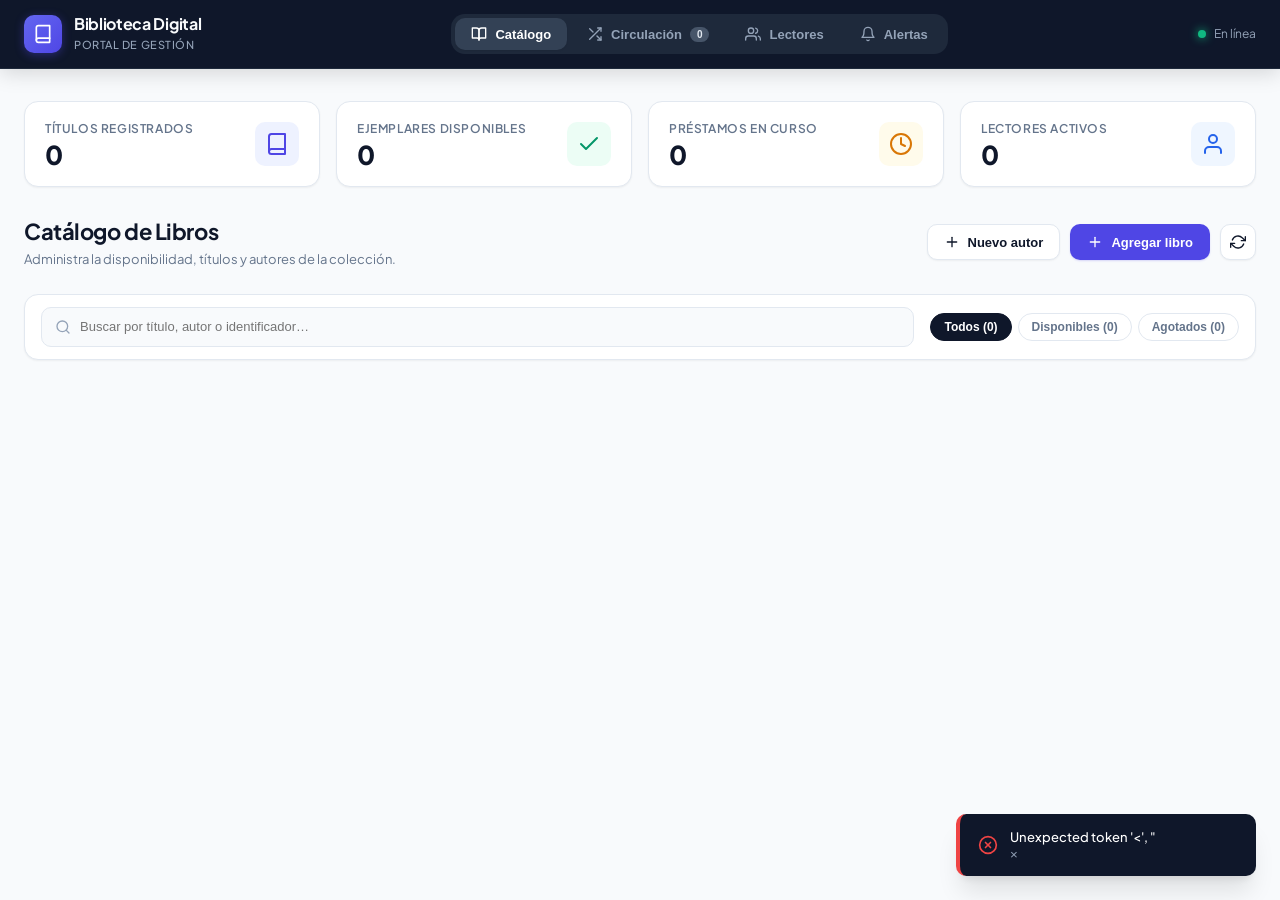
==== prestamos/templates/index.html @ 23910ef3 "F1: infraestructura Docker (compose base/override/prod, healthchecks, entrypoint no-root, gateway in" ====
<!doctype html>
<html lang="es">
<head>
  <meta charset="utf-8">
  <meta name="viewport" content="width=device-width, initial-scale=1">
  <meta name="theme-color" content="#0f172a">
  <title>Sistema de Gestión Bibliotecaria</title>
  <link rel="preconnect" href="https://fonts.googleapis.com">
  <link rel="preconnect" href="https://fonts.gstatic.com" crossorigin>
  <link href="https://fonts.googleapis.com/css2?family=Plus+Jakarta+Sans:wght@400;500;600;700;800&display=swap" rel="stylesheet">
  <style>
    :root {
      --bg-app: #f8fafc;
      --bg-surface: #ffffff;
      --bg-surface-elevated: #ffffff;
      --border: #e2e8f0;
      --border-subtle: #f1f5f9;
      --border-hover: #cbd5e1;
      
      --text-main: #0f172a;
      --text-muted: #64748b;
      --text-subtle: #94a3b8;
      
      --primary: #4f46e5;
      --primary-hover: #4338ca;
      --primary-subtle: #eef2ff;
      --primary-border: #c7d2fe;
      
      --success: #10b981;
      --success-subtle: #ecfdf5;
      --success-text: #065f46;
      
      --danger: #ef4444;
      --danger-hover: #dc2626;
      --danger-subtle: #fef2f2;
      --danger-text: #991b1b;
      
      --warning: #f59e0b;
      --warning-subtle: #fffbeb;
      --warning-text: #92400e;

      --shadow-sm: 0 1px 2px 0 rgb(0 0 0 / 0.05);
      --shadow-md: 0 4px 6px -1px rgb(0 0 0 / 0.07), 0 2px 4px -2px rgb(0 0 0 / 0.07);
      --shadow-lg: 0 10px 15px -3px rgb(0 0 0 / 0.08), 0 4px 6px -4px rgb(0 0 0 / 0.04);
      --shadow-xl: 0 20px 25px -5px rgb(0 0 0 / 0.1), 0 8px 10px -6px rgb(0 0 0 / 0.1);
      
      --radius-sm: 6px;
      --radius-md: 10px;
      --radius-lg: 14px;
      --radius-full: 9999px;
    }

    * { box-sizing: border-box; margin: 0; padding: 0; }
    [hidden] { display: none !important; }

    body {
      background-color: var(--bg-app);
      color: var(--text-main);
      font-family: 'Plus Jakarta Sans', system-ui, -apple-system, sans-serif;
      font-size: 14px;
      line-height: 1.5;
      min-height: 100vh;
      display: flex;
      flex-direction: column;
      -webkit-font-smoothing: antialiased;
    }

    /* SVG Utilities */
    .icon {
      width: 16px;
      height: 16px;
      stroke-width: 2;
      stroke: currentColor;
      fill: none;
      stroke-linecap: round;
      stroke-linejoin: round;
      display: inline-block;
      vertical-align: middle;
      flex-shrink: 0;
    }
    .icon-lg { width: 20px; height: 20px; }
    .icon-xl { width: 24px; height: 24px; }

    /* Top Navigation Header */
    .navbar {
      background: #0f172a;
      color: #f8fafc;
      position: sticky;
      top: 0;
      z-index: 50;
      border-bottom: 1px solid #1e293b;
      box-shadow: 0 4px 20px rgba(0,0,0,0.15);
    }
    .nav-container {
      max-width: 1280px;
      margin: 0 auto;
      padding: 0 24px;
      height: 68px;
      display: flex;
      align-items: center;
      justify-content: space-between;
      gap: 20px;
    }
    .brand {
      display: flex;
      align-items: center;
      gap: 12px;
      text-decoration: none;
      color: inherit;
    }
    .brand-logo {
      width: 38px;
      height: 38px;
      border-radius: var(--radius-md);
      background: linear-gradient(135deg, #6366f1, #4f46e5);
      display: flex;
      align-items: center;
      justify-content: center;
      color: white;
      box-shadow: 0 2px 10px rgba(79, 70, 229, 0.4);
    }
    .brand-info h1 {
      font-size: 16px;
      font-weight: 700;
      letter-spacing: -0.02em;
      line-height: 1.2;
    }
    .brand-info span {
      font-size: 11px;
      color: #94a3b8;
      font-weight: 500;
      text-transform: uppercase;
      letter-spacing: 0.05em;
    }

    .nav-tabs {
      display: flex;
      align-items: center;
      gap: 4px;
      background: #1e293b;
      padding: 4px;
      border-radius: var(--radius-lg);
    }
    .nav-tab {
      background: transparent;
      border: 0;
      color: #94a3b8;
      padding: 8px 16px;
      font-size: 13px;
      font-weight: 600;
      border-radius: var(--radius-md);
      cursor: pointer;
      display: flex;
      align-items: center;
      gap: 8px;
      transition: all 0.15s ease;
    }
    .nav-tab:hover {
      color: #ffffff;
      background: rgba(255, 255, 255, 0.05);
    }
    .nav-tab.active {
      background: #334155;
      color: #ffffff;
      box-shadow: var(--shadow-sm);
    }
    .nav-badge {
      background: #475569;
      color: #e2e8f0;
      padding: 2px 7px;
      border-radius: var(--radius-full);
      font-size: 10px;
      font-weight: 700;
    }
    .nav-tab.active .nav-badge {
      background: var(--primary);
      color: white;
    }

    .system-status {
      display: flex;
      align-items: center;
      gap: 8px;
      font-size: 12px;
      color: #94a3b8;
    }
    .status-dot {
      width: 8px;
      height: 8px;
      border-radius: 50%;
      background: #10b981;
      box-shadow: 0 0 10px #10b981;
      animation: pulse 2s infinite;
    }
    @keyframes pulse {
      0%, 100% { opacity: 1; transform: scale(1); }
      50% { opacity: 0.6; transform: scale(0.9); }
    }

    /* Main Container */
    .main-content {
      max-width: 1280px;
      width: 100%;
      margin: 0 auto;
      padding: 32px 24px 64px;
      flex: 1;
    }

    /* Stats Overview Cards */
    .stats-row {
      display: grid;
      grid-template-columns: repeat(4, 1fr);
      gap: 16px;
      margin-bottom: 28px;
    }
    .stat-card {
      background: var(--bg-surface);
      border: 1px solid var(--border);
      border-radius: var(--radius-lg);
      padding: 18px 20px;
      display: flex;
      align-items: center;
      justify-content: space-between;
      box-shadow: var(--shadow-sm);
      transition: transform 0.2s ease, box-shadow 0.2s ease;
    }
    .stat-card:hover {
      transform: translateY(-2px);
      box-shadow: var(--shadow-md);
    }
    .stat-label {
      font-size: 12px;
      font-weight: 600;
      color: var(--text-muted);
      text-transform: uppercase;
      letter-spacing: 0.05em;
      margin-bottom: 4px;
    }
    .stat-val {
      font-size: 26px;
      font-weight: 800;
      color: var(--text-main);
      letter-spacing: -0.03em;
      line-height: 1;
    }
    .stat-icon-wrap {
      width: 44px;
      height: 44px;
      border-radius: var(--radius-md);
      display: flex;
      align-items: center;
      justify-content: center;
    }
    .stat-icon-blue { background: #eff6ff; color: #2563eb; }
    .stat-icon-indigo { background: #eef2ff; color: #4f46e5; }
    .stat-icon-emerald { background: #ecfdf5; color: #059669; }
    .stat-icon-amber { background: #fffbeb; color: #d97706; }

    /* Page Header */
    .section-header {
      display: flex;
      align-items: center;
      justify-content: space-between;
      gap: 20px;
      margin-bottom: 24px;
      flex-wrap: wrap;
    }
    .section-title-wrap h2 {
      font-size: 22px;
      font-weight: 700;
      color: var(--text-main);
      letter-spacing: -0.02em;
    }
    .section-title-wrap p {
      font-size: 13px;
      color: var(--text-muted);
      margin-top: 2px;
    }
    .header-actions {
      display: flex;
      align-items: center;
      gap: 10px;
    }

    /* Buttons */
    .btn {
      display: inline-flex;
      align-items: center;
      justify-content: center;
      gap: 8px;
      padding: 9px 16px;
      font-size: 13px;
      font-weight: 600;
      border-radius: var(--radius-md);
      border: 1px solid transparent;
      cursor: pointer;
      transition: all 0.15s ease;
      white-space: nowrap;
      text-decoration: none;
    }
    .btn:active { transform: scale(0.98); }
    .btn:disabled {
      opacity: 0.55;
      cursor: not-allowed;
      transform: none;
    }
    .btn-primary {
      background: var(--primary);
      color: white;
      box-shadow: 0 1px 2px rgba(79, 70, 229, 0.2);
    }
    .btn-primary:hover:not(:disabled) {
      background: var(--primary-hover);
      box-shadow: 0 2px 8px rgba(79, 70, 229, 0.35);
    }
    .btn-secondary {
      background: var(--bg-surface);
      color: var(--text-main);
      border-color: var(--border);
      box-shadow: var(--shadow-sm);
    }
    .btn-secondary:hover:not(:disabled) {
      background: var(--bg-app);
      border-color: var(--border-hover);
    }
    .btn-danger {
      background: var(--danger);
      color: white;
    }
    .btn-danger:hover:not(:disabled) {
      background: var(--danger-hover);
    }
    .btn-ghost {
      background: transparent;
      color: var(--text-muted);
    }
    .btn-ghost:hover:not(:disabled) {
      background: rgba(0,0,0,0.04);
      color: var(--text-main);
    }
    .btn-ghost-danger {
      background: transparent;
      color: var(--text-muted);
    }
    .btn-ghost-danger:hover:not(:disabled) {
      background: var(--danger-subtle);
      color: var(--danger);
    }
    .btn-sm {
      padding: 6px 11px;
      font-size: 12px;
      border-radius: var(--radius-sm);
    }
    .btn-icon {
      width: 36px;
      height: 36px;
      padding: 0;
      border-radius: var(--radius-md);
    }

    /* Filters & Search Toolbar */
    .toolbar-card {
      background: var(--bg-surface);
      border: 1px solid var(--border);
      border-radius: var(--radius-lg);
      padding: 12px 16px;
      display: flex;
      align-items: center;
      justify-content: space-between;
      gap: 16px;
      margin-bottom: 24px;
      box-shadow: var(--shadow-sm);
      flex-wrap: wrap;
    }
    .search-box {
      position: relative;
      flex: 1;
      min-width: 260px;
    }
    .search-box svg {
      position: absolute;
      left: 14px;
      top: 50%;
      transform: translateY(-50%);
      color: var(--text-subtle);
      pointer-events: none;
    }
    .search-input {
      width: 100%;
      height: 40px;
      padding: 8px 14px 8px 38px;
      font-size: 13px;
      border: 1px solid var(--border);
      border-radius: var(--radius-md);
      background: var(--bg-app);
      color: var(--text-main);
      outline: none;
      transition: all 0.15s ease;
    }
    .search-input:focus {
      border-color: var(--primary);
      background: var(--bg-surface);
      box-shadow: 0 0 0 3px rgba(79, 70, 229, 0.12);
    }
    .filter-pills {
      display: flex;
      align-items: center;
      gap: 6px;
    }
    .filter-pill {
      border: 1px solid var(--border);
      background: var(--bg-surface);
      padding: 6px 13px;
      font-size: 12px;
      font-weight: 600;
      border-radius: var(--radius-full);
      color: var(--text-muted);
      cursor: pointer;
      transition: all 0.15s ease;
    }
    .filter-pill:hover {
      border-color: var(--border-hover);
      color: var(--text-main);
    }
    .filter-pill.active {
      background: #0f172a;
      color: white;
      border-color: #0f172a;
    }

    /* Books Grid */
    .books-grid {
      display: grid;
      grid-template-columns: repeat(auto-fill, minmax(280px, 1fr));
      gap: 20px;
    }
    .book-item-card {
      background: var(--bg-surface);
      border: 1px solid var(--border);
      border-radius: var(--radius-lg);
      overflow: hidden;
      display: flex;
      flex-direction: column;
      box-shadow: var(--shadow-sm);
      transition: all 0.2s cubic-bezier(0.16, 1, 0.3, 1);
      position: relative;
    }
    .book-item-card:hover {
      transform: translateY(-3px);
      box-shadow: var(--shadow-lg);
      border-color: #cbd5e1;
    }
    .book-cover-header {
      height: 120px;
      padding: 16px;
      display: flex;
      flex-direction: column;
      justify-content: space-between;
      position: relative;
      color: white;
    }
    .book-cover-meta {
      display: flex;
      align-items: center;
      justify-content: space-between;
      position: relative;
      z-index: 2;
    }
    .book-id-badge {
      background: rgba(0, 0, 0, 0.35);
      backdrop-filter: blur(4px);
      padding: 3px 8px;
      border-radius: var(--radius-sm);
      font-size: 11px;
      font-weight: 700;
      letter-spacing: 0.05em;
    }
    .book-cover-title {
      font-size: 16px;
      font-weight: 700;
      line-height: 1.3;
      position: relative;
      z-index: 2;
      display: -webkit-box;
      -webkit-line-clamp: 2;
      -webkit-box-orient: vertical;
      overflow: hidden;
      text-shadow: 0 1px 3px rgba(0,0,0,0.4);
    }
    .book-body {
      padding: 16px;
      display: flex;
      flex-direction: column;
      flex: 1;
      gap: 12px;
    }
    .book-author-line {
      display: flex;
      align-items: center;
      gap: 6px;
      font-size: 13px;
      font-weight: 500;
      color: var(--text-muted);
    }
    .stock-container {
      background: var(--bg-app);
      border-radius: var(--radius-md);
      padding: 10px 12px;
      display: flex;
      flex-direction: column;
      gap: 6px;
    }
    .stock-info {
      display: flex;
      align-items: center;
      justify-content: space-between;
      font-size: 12px;
      font-weight: 600;
    }
    .stock-bar-track {
      height: 6px;
      background: #e2e8f0;
      border-radius: var(--radius-full);
      overflow: hidden;
    }
    .stock-bar-fill {
      height: 100%;
      border-radius: var(--radius-full);
      transition: width 0.3s ease;
    }
    .book-card-actions {
      display: flex;
      align-items: center;
      gap: 6px;
      margin-top: auto;
      padding-top: 8px;
    }
    .book-card-actions .btn-loan {
      flex: 1;
    }

    /* Badges */
    .badge {
      display: inline-flex;
      align-items: center;
      gap: 5px;
      padding: 3px 9px;
      border-radius: var(--radius-full);
      font-size: 11px;
      font-weight: 700;
      white-space: nowrap;
    }
    .badge-success { background: var(--success-subtle); color: var(--success-text); }
    .badge-danger { background: var(--danger-subtle); color: var(--danger-text); }
    .badge-warning { background: var(--warning-subtle); color: var(--warning-text); }
    .badge-neutral { background: #f1f5f9; color: #475569; }

    /* Layout Columns (Panels) */
    .dual-panel {
      display: grid;
      grid-template-columns: 360px 1fr;
      gap: 24px;
      align-items: start;
    }
    @media (max-width: 960px) {
      .dual-panel { grid-template-columns: 1fr; }
      .stats-row { grid-template-columns: repeat(2, 1fr); }
    }
    @media (max-width: 600px) {
      .stats-row { grid-template-columns: 1fr; }
      .nav-container { height: auto; padding: 12px 16px; flex-wrap: wrap; }
      .nav-tabs { width: 100%; order: 3; justify-content: space-between; }
    }

    .panel-card {
      background: var(--bg-surface);
      border: 1px solid var(--border);
      border-radius: var(--radius-lg);
      box-shadow: var(--shadow-sm);
      overflow: hidden;
    }
    .panel-card-header {
      padding: 16px 20px;
      border-bottom: 1px solid var(--border);
      display: flex;
      align-items: center;
      justify-content: space-between;
      gap: 12px;
    }
    .panel-card-header h3 {
      font-size: 15px;
      font-weight: 700;
      color: var(--text-main);
    }
    .panel-card-header p {
      font-size: 12px;
      color: var(--text-muted);
    }
    .panel-card-body {
      padding: 20px;
    }

    /* Forms */
    .form-group {
      display: flex;
      flex-direction: column;
      gap: 6px;
      margin-bottom: 16px;
    }
    .form-label {
      font-size: 12px;
      font-weight: 600;
      color: var(--text-main);
      display: flex;
      align-items: center;
      justify-content: space-between;
    }
    .form-control {
      width: 100%;
      height: 42px;
      padding: 8px 12px;
      font-size: 13px;
      border: 1px solid var(--border);
      border-radius: var(--radius-md);
      background: var(--bg-surface);
      color: var(--text-main);
      outline: none;
      transition: all 0.15s ease;
      font-family: inherit;
    }
    .form-control:focus {
      border-color: var(--primary);
      box-shadow: 0 0 0 3px rgba(79, 70, 229, 0.12);
    }
    .form-help {
      font-size: 11px;
      color: var(--text-muted);
    }

    /* Modern Tables */
    .table-container {
      overflow-x: auto;
    }
    .modern-table {
      width: 100%;
      border-collapse: collapse;
      text-align: left;
      font-size: 13px;
    }
    .modern-table th {
      background: #f8fafc;
      color: var(--text-muted);
      font-weight: 600;
      font-size: 11px;
      text-transform: uppercase;
      letter-spacing: 0.05em;
      padding: 12px 16px;
      border-bottom: 1px solid var(--border);
      white-space: nowrap;
    }
    .modern-table td {
      padding: 14px 16px;
      border-bottom: 1px solid #f1f5f9;
      color: var(--text-main);
      vertical-align: middle;
    }
    .modern-table tr:hover td {
      background: #f8fafc;
    }
    .modern-table tr:last-child td {
      border-bottom: none;
    }
    .user-avatar-tag {
      display: flex;
      align-items: center;
      gap: 10px;
    }
    .avatar-circle {
      width: 32px;
      height: 32px;
      border-radius: 50%;
      background: #e0e7ff;
      color: #3730a3;
      font-weight: 700;
      font-size: 12px;
      display: flex;
      align-items: center;
      justify-content: center;
      text-transform: uppercase;
      flex-shrink: 0;
    }

    /* Notification Feed */
    .notif-feed {
      display: flex;
      flex-direction: column;
      gap: 12px;
    }
    .notif-card {
      background: var(--bg-surface);
      border: 1px solid var(--border);
      border-radius: var(--radius-md);
      padding: 16px;
      display: flex;
      gap: 14px;
      align-items: flex-start;
      box-shadow: var(--shadow-sm);
    }
    .notif-icon-circle {
      width: 36px;
      height: 36px;
      border-radius: 50%;
      display: flex;
      align-items: center;
      justify-content: center;
      flex-shrink: 0;
    }
    .notif-body {
      flex: 1;
    }
    .notif-title {
      font-size: 13px;
      font-weight: 600;
      color: var(--text-main);
      margin-bottom: 3px;
    }
    .notif-desc {
      font-size: 13px;
      color: var(--text-muted);
      line-height: 1.4;
    }
    .notif-footer {
      font-size: 11px;
      color: var(--text-subtle);
      margin-top: 6px;
      display: flex;
      align-items: center;
      gap: 8px;
    }

    /* Floating Toast Notification */
    .toast-container {
      position: fixed;
      bottom: 24px;
      right: 24px;
      z-index: 9999;
      display: flex;
      flex-direction: column;
      gap: 10px;
      pointer-events: none;
    }
    .toast {
      pointer-events: auto;
      background: #0f172a;
      color: white;
      border-radius: var(--radius-md);
      padding: 14px 18px;
      box-shadow: var(--shadow-xl);
      display: flex;
      align-items: center;
      gap: 12px;
      min-width: 300px;
      max-width: 420px;
      opacity: 0;
      transform: translateY(16px);
      transition: all 0.25s cubic-bezier(0.16, 1, 0.3, 1);
      border-left: 4px solid var(--primary);
    }
    .toast.show {
      opacity: 1;
      transform: translateY(0);
    }
    .toast.success { border-left-color: var(--success); }
    .toast.error { border-left-color: var(--danger); }
    .toast.warn { border-left-color: var(--warning); }
    .toast-msg {
      flex: 1;
      font-size: 13px;
      font-weight: 500;
    }
    .toast-close {
      background: transparent;
      border: 0;
      color: #94a3b8;
      cursor: pointer;
      display: flex;
      align-items: center;
    }
    .toast-close:hover { color: white; }

    /* Modals */
    .modal-dialog {
      width: min(480px, calc(100% - 32px));
      border: 1px solid var(--border);
      border-radius: var(--radius-lg);
      padding: 0;
      background: var(--bg-surface);
      color: var(--text-main);
      box-shadow: var(--shadow-xl);
      margin: auto;
    }
    .modal-dialog::backdrop {
      background: rgba(15, 23, 42, 0.6);
      backdrop-filter: blur(4px);
    }
    .modal-header {
      padding: 20px 24px 16px;
      border-bottom: 1px solid var(--border);
      display: flex;
      align-items: center;
      justify-content: space-between;
    }
    .modal-header h3 {
      font-size: 17px;
      font-weight: 700;
    }
    .modal-body {
      padding: 24px;
    }
    .modal-footer {
      padding: 16px 24px;
      background: #f8fafc;
      border-top: 1px solid var(--border);
      display: flex;
      align-items: center;
      justify-content: flex-end;
      gap: 10px;
      border-bottom-left-radius: var(--radius-lg);
      border-bottom-right-radius: var(--radius-lg);
    }

    /* Empty state */
    .empty-box {
      padding: 48px 24px;
      text-align: center;
      color: var(--text-muted);
      display: flex;
      flex-direction: column;
      align-items: center;
      gap: 12px;
    }
    .empty-icon-circle {
      width: 52px;
      height: 52px;
      border-radius: 50%;
      background: #f1f5f9;
      color: var(--text-subtle);
      display: flex;
      align-items: center;
      justify-content: center;
    }
    .empty-title {
      font-size: 15px;
      font-weight: 700;
      color: var(--text-main);
    }
    .empty-subtitle {
      font-size: 13px;
      max-width: 320px;
    }
  </style>
</head>
<body>

  <!-- Top Navigation Bar -->
  <header class="navbar">
    <div class="nav-container">
      <a class="brand" href="#libros" data-view-link="libros">
        <div class="brand-logo">
          <svg class="icon icon-lg" viewBox="0 0 24 24"><path d="M4 19.5A2.5 2.5 0 0 1 6.5 17H20"></path><path d="M6.5 2H20v20H6.5A2.5 2.5 0 0 1 4 19.5v-15A2.5 2.5 0 0 1 6.5 2z"></path></svg>
        </div>
        <div class="brand-info">
          <h1>Biblioteca Digital</h1>
          <span>Portal de Gestión</span>
        </div>
      </a>

      <!-- Navigation tabs -->
      <nav class="nav-tabs" aria-label="Secciones">
        <button class="nav-tab active" type="button" data-view-link="libros" id="tab-libros">
          <svg class="icon" viewBox="0 0 24 24"><path d="M2 3h6a4 4 0 0 1 4 4v14a3 3 0 0 0-3-3H2z"></path><path d="M22 3h-6a4 4 0 0 0-4 4v14a3 3 0 0 1 3-3h7z"></path></svg>
          <span>Catálogo</span>
        </button>
        <button class="nav-tab" type="button" data-view-link="prestamos" id="tab-prestamos">
          <svg class="icon" viewBox="0 0 24 24"><path d="M16 3h5v5"></path><path d="M4 20L21 3"></path><path d="M21 16v5h-5"></path><path d="M15 15l6 6"></path><path d="M4 4l5 5"></path></svg>
          <span>Circulación</span>
          <span class="nav-badge" id="nav-active-loans-count">0</span>
        </button>
        <button class="nav-tab" type="button" data-view-link="usuarios" id="tab-usuarios">
          <svg class="icon" viewBox="0 0 24 24"><path d="M17 21v-2a4 4 0 0 0-4-4H5a4 4 0 0 0-4 4v2"></path><circle cx="9" cy="7" r="4"></circle><path d="M23 21v-2a4 4 0 0 0-3-3.87"></path><path d="M16 3.13a4 4 0 0 1 0 7.75"></path></svg>
          <span>Lectores</span>
        </button>
        <button class="nav-tab" type="button" data-view-link="notificaciones" id="tab-notificaciones">
          <svg class="icon" viewBox="0 0 24 24"><path d="M18 8A6 6 0 0 0 6 8c0 7-3 9-3 9h18s-3-2-3-9"></path><path d="M13.73 21a2 2 0 0 1-3.46 0"></path></svg>
          <span>Alertas</span>
        </button>
      </nav>

      <div class="system-status">
        <span class="status-dot"></span>
        <span>En línea</span>
      </div>
    </div>
  </header>

  <!-- Main App Content -->
  <main class="main-content">

    <!-- KPI Metric Cards -->
    <div class="stats-row">
      <div class="stat-card">
        <div>
          <div class="stat-label">Títulos Registrados</div>
          <div class="stat-val" id="stat-total-books">0</div>
        </div>
        <div class="stat-icon-wrap stat-icon-indigo">
          <svg class="icon icon-xl" viewBox="0 0 24 24"><path d="M4 19.5A2.5 2.5 0 0 1 6.5 17H20"></path><path d="M6.5 2H20v20H6.5A2.5 2.5 0 0 1 4 19.5v-15A2.5 2.5 0 0 1 6.5 2z"></path></svg>
        </div>
      </div>
      <div class="stat-card">
        <div>
          <div class="stat-label">Ejemplares Disponibles</div>
          <div class="stat-val" id="stat-avail-copies">0</div>
        </div>
        <div class="stat-icon-wrap stat-icon-emerald">
          <svg class="icon icon-xl" viewBox="0 0 24 24"><polyline points="20 6 9 17 4 12"></polyline></svg>
        </div>
      </div>
      <div class="stat-card">
        <div>
          <div class="stat-label">Préstamos en Curso</div>
          <div class="stat-val" id="stat-active-loans">0</div>
        </div>
        <div class="stat-icon-wrap stat-icon-amber">
          <svg class="icon icon-xl" viewBox="0 0 24 24"><circle cx="12" cy="12" r="10"></circle><polyline points="12 6 12 12 16 14"></polyline></svg>
        </div>
      </div>
      <div class="stat-card">
        <div>
          <div class="stat-label">Lectores Activos</div>
          <div class="stat-val" id="stat-total-users">0</div>
        </div>
        <div class="stat-icon-wrap stat-icon-blue">
          <svg class="icon icon-xl" viewBox="0 0 24 24"><path d="M20 21v-2a4 4 0 0 0-4-4H8a4 4 0 0 0-4 4v2"></path><circle cx="12" cy="7" r="4"></circle></svg>
        </div>
      </div>
    </div>

    <!-- VISTA 1: CATÁLOGO DE LIBROS -->
    <section class="view" id="view-libros">
      <div class="section-header">
        <div class="section-title-wrap">
          <h2>Catálogo de Libros</h2>
          <p>Administra la disponibilidad, títulos y autores de la colección.</p>
        </div>
        <div class="header-actions">
          <button id="btn-add-author" class="btn btn-secondary" type="button">
            <svg class="icon" viewBox="0 0 24 24"><line x1="12" y1="5" x2="12" y2="19"></line><line x1="5" y1="12" x2="19" y2="12"></line></svg>
            Nuevo autor
          </button>
          <button id="btn-add-book" class="btn btn-primary" type="button">
            <svg class="icon" viewBox="0 0 24 24"><line x1="12" y1="5" x2="12" y2="19"></line><line x1="5" y1="12" x2="19" y2="12"></line></svg>
            Agregar libro
          </button>
          <button class="btn btn-secondary btn-icon" type="button" data-refresh title="Actualizar datos">
            <svg class="icon" viewBox="0 0 24 24"><polyline points="23 4 23 10 17 10"></polyline><polyline points="1 20 1 14 7 14"></polyline><path d="M3.51 9a9 9 0 0 1 14.85-3.36L23 10M1 14l4.64 4.36A9 9 0 0 0 20.49 15"></path></svg>
          </button>
        </div>
      </div>

      <!-- Toolbar de búsqueda y filtros -->
      <div class="toolbar-card">
        <div class="search-box">
          <svg class="icon" viewBox="0 0 24 24"><circle cx="11" cy="11" r="8"></circle><line x1="21" y1="21" x2="16.65" y2="16.65"></line></svg>
          <input id="book-search" class="search-input" type="search" placeholder="Buscar por título, autor o identificador…">
        </div>
        <div class="filter-pills">
          <button class="filter-pill active" data-filter="all">Todos (<span id="count-filter-all">0</span>)</button>
          <button class="filter-pill" data-filter="available">Disponibles (<span id="count-filter-avail">0</span>)</button>
          <button class="filter-pill" data-filter="out">Agotados (<span id="count-filter-out">0</span>)</button>
        </div>
      </div>

      <!-- Cuadrícula de libros -->
      <div id="books-grid" class="books-grid"></div>
    </section>

    <!-- VISTA 2: CIRCULACIÓN (PRÉSTAMOS Y DEVOLUCIONES) -->
    <section class="view" id="view-prestamos" hidden>
      <div class="section-header">
        <div class="section-title-wrap">
          <h2>Circulación y Devoluciones</h2>
          <p>Registra salidas de ejemplares y gestiona retornos con cálculo de moras.</p>
        </div>
        <div class="header-actions">
          <button class="btn btn-secondary btn-icon" type="button" data-refresh title="Actualizar datos">
            <svg class="icon" viewBox="0 0 24 24"><polyline points="23 4 23 10 17 10"></polyline><polyline points="1 20 1 14 7 14"></polyline><path d="M3.51 9a9 9 0 0 1 14.85-3.36L23 10M1 14l4.64 4.36A9 9 0 0 0 20.49 15"></path></svg>
          </button>
        </div>
      </div>

      <div class="dual-panel">
        <!-- Columna Izquierda: Formularios -->
        <div style="display: flex; flex-direction: column; gap: 20px;">

          <!-- Panel: Registrar Préstamo -->
          <div class="panel-card">
            <div class="panel-card-header">
              <div>
                <h3>Nuevo Préstamo</h3>
                <p>Salida de ejemplar para un lector</p>
              </div>
              <span class="badge badge-neutral">Paso 1</span>
            </div>
            <div class="panel-card-body">
              <form id="loan-form">
                <div class="form-group">
                  <div class="form-label">
                    <span>Seleccionar Lector</span>
                    <button type="button" id="btn-quick-new-user" class="btn btn-ghost btn-sm" style="color: var(--primary);">+ Registrar</button>
                  </div>
                  <select id="loan-user-select" class="form-control">
                    <option value="">Buscar en lectores registrados…</option>
                  </select>
                </div>
                <div class="form-group">
                  <label class="form-label" for="user-input">Nombre del Lector *</label>
                  <input id="user-input" class="form-control" name="usuario" maxlength="120" placeholder="Ej. Ana Morales" required>
                </div>
                <div class="form-group">
                  <label class="form-label" for="ci-input">Cédula de Identidad (CI) *</label>
                  <input id="ci-input" class="form-control" name="ci" type="text" inputmode="numeric" maxlength="8" pattern="[0-9]{1,8}" placeholder="Hasta 8 dígitos" required>
                  <span class="form-help">Solo dígitos numéricos sin letras ni símbolos.</span>
                </div>
                <div class="form-group">
                  <label class="form-label" for="book-select">Libro a Prestar *</label>
                  <select id="book-select" class="form-control" name="libro_id" required>
                    <option value="">Selecciona un título disponible…</option>
                  </select>
                </div>
                <button class="btn btn-primary" type="submit" style="width: 100%; margin-top: 6px;">
                  <svg class="icon" viewBox="0 0 24 24"><polyline points="20 6 9 17 4 12"></polyline></svg>
                  Confirmar Préstamo
                </button>
              </form>
            </div>
          </div>

          <!-- Panel: Registrar Devolución -->
          <div class="panel-card">
            <div class="panel-card-header">
              <div>
                <h3>Registrar Devolución</h3>
                <p>Retorno de ejemplar prestado</p>
              </div>
              <span class="badge badge-neutral">Retorno</span>
            </div>
            <div class="panel-card-body">
              <form id="return-form-direct">
                <div class="form-group">
                  <label class="form-label" for="return-loan-select">Préstamo Activo *</label>
                  <select id="return-loan-select" class="form-control" required>
                    <option value="">Cargando préstamos activos…</option>
                  </select>
                  <span class="form-help">Repone automáticamente la disponibilidad en el inventario.</span>
                </div>
                <button class="btn btn-secondary" type="submit" id="btn-confirm-return-direct" style="width: 100%; font-weight: 700;">
                  <svg class="icon" viewBox="0 0 24 24"><polyline points="1 4 1 10 7 10"></polyline><path d="M3.51 15a9 9 0 1 0 2.13-9.36L1 10"></path></svg>
                  Procesar Devolución
                </button>
              </form>
            </div>
          </div>

        </div>

        <!-- Columna Derecha: Historial de Préstamos -->
        <div class="panel-card">
          <div class="panel-card-header">
            <div>
              <h3>Historial de Movimientos</h3>
              <p>Registro histórico de préstamos activos y concluidos</p>
            </div>
            <span id="loan-count" class="badge badge-neutral">0 registros</span>
          </div>
          <div class="table-container">
            <table class="modern-table">
              <thead>
                <tr>
                  <th>Lector</th>
                  <th>CI</th>
                  <th>Libro</th>
                  <th>Fecha Préstamo</th>
                  <th>Fecha Límite</th>
                  <th>Estado</th>
                  <th style="text-align: right;">Acciones</th>
                </tr>
              </thead>
              <tbody id="loans-body"></tbody>
            </table>
          </div>
        </div>
      </div>
    </section>

    <!-- VISTA 3: LECTORES (USUARIOS) -->
    <section class="view" id="view-usuarios" hidden>
      <div class="section-header">
        <div class="section-title-wrap">
          <h2>Directorio de Lectores</h2>
          <p>Registro de usuarios autorizados para solicitar préstamos de biblioteca.</p>
        </div>
        <div class="header-actions">
          <button class="btn btn-secondary btn-icon" type="button" data-refresh title="Actualizar datos">
            <svg class="icon" viewBox="0 0 24 24"><polyline points="23 4 23 10 17 10"></polyline><polyline points="1 20 1 14 7 14"></polyline><path d="M3.51 9a9 9 0 0 1 14.85-3.36L23 10M1 14l4.64 4.36A9 9 0 0 0 20.49 15"></path></svg>
          </button>
        </div>
      </div>

      <div class="dual-panel">
        <!-- Registrar Usuario -->
        <div class="panel-card">
          <div class="panel-card-header">
            <div>
              <h3>Registrar Lector</h3>
              <p>Ingresa los datos personales del usuario</p>
            </div>
          </div>
          <div class="panel-card-body">
            <form id="main-user-form">
              <div class="form-group">
                <label class="form-label" for="main-user-name">Nombre y Apellido *</label>
                <input id="main-user-name" class="form-control" name="nombre" maxlength="120" placeholder="Ej. Carlos Mamani" required>
              </div>
              <div class="form-group">
                <label class="form-label" for="main-user-ci">Cédula de Identidad (CI) *</label>
                <input id="main-user-ci" class="form-control" name="ci" type="text" inputmode="numeric" maxlength="8" pattern="[0-9]{1,8}" placeholder="Ej. 7654321" required>
                <span class="form-help">Máximo 8 dígitos, único para cada lector.</span>
              </div>
              <button class="btn btn-primary" type="submit" style="width: 100%;">
                <svg class="icon" viewBox="0 0 24 24"><line x1="12" y1="5" x2="12" y2="19"></line><line x1="5" y1="12" x2="19" y2="12"></line></svg>
                Guardar Lector
              </button>
            </form>
          </div>
        </div>

        <!-- Directorio de Usuarios -->
        <div class="panel-card">
          <div class="panel-card-header">
            <div>
              <h3>Lectores Registrados</h3>
              <p>Listado de socios y su estado actual</p>
            </div>
            <span id="user-count" class="badge badge-neutral">0 lectores</span>
          </div>
          <div class="table-container">
            <table class="modern-table">
              <thead>
                <tr>
                  <th>Lector</th>
                  <th>Cédula (CI)</th>
                  <th>Alta en Sistema</th>
                  <th>Préstamos Activos</th>
                  <th style="text-align: right;">Acciones</th>
                </tr>
              </thead>
              <tbody id="users-body"></tbody>
            </table>
          </div>
        </div>
      </div>
    </section>

    <!-- VISTA 4: NOTIFICACIONES -->
    <section class="view" id="view-notificaciones" hidden>
      <div class="section-header">
        <div class="section-title-wrap">
          <h2>Centro de Alertas y Notificaciones</h2>
          <p>Avisos automatizados de moras, recordatorios y revisiones periódicas.</p>
        </div>
        <div class="header-actions">
          <button id="review-button" class="btn btn-primary" type="button">
            <svg class="icon" viewBox="0 0 24 24"><circle cx="12" cy="12" r="10"></circle><polyline points="12 6 12 12 16 14"></polyline></svg>
            Revisar vencimientos
          </button>
          <button class="btn btn-secondary btn-icon" type="button" data-refresh title="Actualizar datos">
            <svg class="icon" viewBox="0 0 24 24"><polyline points="23 4 23 10 17 10"></polyline><polyline points="1 20 1 14 7 14"></polyline><path d="M3.51 9a9 9 0 0 1 14.85-3.36L23 10M1 14l4.64 4.36A9 9 0 0 0 20.49 15"></path></svg>
          </button>
        </div>
      </div>

      <div class="panel-card" style="max-width: 860px; margin: 0 auto;">
        <div class="panel-card-header">
          <div>
            <h3>Bitácora de Eventos</h3>
            <p>Registro ordenado cronológicamente</p>
          </div>
          <span id="notification-count" class="badge badge-neutral">0 alertas</span>
        </div>
        <div class="panel-card-body">
          <div id="notifications-list" class="notif-feed"></div>
        </div>
      </div>
    </section>

  </main>

  <!-- Toast Notificaciones Flotantes -->
  <div id="toast-container" class="toast-container"></div>

  <!-- MODAL: Crear / Modificar Libro -->
  <dialog id="book-modal" class="modal-dialog">
    <div class="modal-header">
      <h3 id="book-modal-title">Agregar Nuevo Libro</h3>
      <button type="button" class="btn btn-ghost btn-icon" id="close-book-modal">
        <svg class="icon" viewBox="0 0 24 24"><line x1="18" y1="6" x2="6" y2="18"></line><line x1="6" y1="6" x2="18" y2="18"></line></svg>
      </button>
    </div>
    <form id="book-form">
      <div class="modal-body">
        <input type="hidden" id="book-form-id" name="id">
        <div class="form-group">
          <label class="form-label" for="book-form-title">Título de la Obra *</label>
          <input id="book-form-title" class="form-control" name="titulo" maxlength="200" placeholder="Ej. Cien Años de Soledad" required>
        </div>
        <div class="form-group">
          <div class="form-label">
            <span>Autor de la Obra</span>
            <button type="button" id="btn-quick-new-author" class="btn btn-ghost btn-sm" style="color: var(--primary);">+ Crear autor</button>
          </div>
          <select id="book-form-author" class="form-control" name="autor_id">
            <option value="">Selecciona un autor existente…</option>
          </select>
        </div>
        <div class="form-group">
          <label class="form-label" for="book-form-total">Ejemplares Totales *</label>
          <input id="book-form-total" class="form-control" name="ejemplares_totales" type="number" min="1" value="1" required>
        </div>
        <div class="form-group" id="field-book-disponibles" style="display: none;">
          <label class="form-label" for="book-form-disponibles">Ejemplares Disponibles Actualmente *</label>
          <input id="book-form-disponibles" class="form-control" name="ejemplares_disponibles" type="number" min="0" value="1">
          <span class="form-help">Unidades libres para préstamo de inmediato.</span>
        </div>
      </div>
      <div class="modal-footer">
        <button type="button" id="cancel-book" class="btn btn-secondary">Cancelar</button>
        <button type="submit" id="save-book" class="btn btn-primary">Guardar Libro</button>
      </div>
    </form>
  </dialog>

  <!-- MODAL: Crear Autor -->
  <dialog id="author-modal" class="modal-dialog">
    <div class="modal-header">
      <h3 id="author-modal-title">Registrar Autor</h3>
      <button type="button" class="btn btn-ghost btn-icon" id="close-author-modal">
        <svg class="icon" viewBox="0 0 24 24"><line x1="18" y1="6" x2="6" y2="18"></line><line x1="6" y1="6" x2="18" y2="18"></line></svg>
      </button>
    </div>
    <form id="author-form">
      <div class="modal-body">
        <div class="form-group">
          <label class="form-label" for="author-form-name">Nombre Completo *</label>
          <input id="author-form-name" class="form-control" name="nombre" maxlength="150" placeholder="Ej. Gabriel García Márquez" required>
        </div>
        <div class="form-group">
          <label class="form-label" for="author-form-nationality">Nacionalidad</label>
          <input id="author-form-nationality" class="form-control" name="nacionalidad" maxlength="100" placeholder="Ej. Colombiana">
        </div>
      </div>
      <div class="modal-footer">
        <button type="button" id="cancel-author" class="btn btn-secondary">Cancelar</button>
        <button type="submit" id="save-author" class="btn btn-primary">Guardar Autor</button>
      </div>
    </form>
  </dialog>

  <!-- MODAL: Crear Usuario Rápido -->
  <dialog id="user-modal" class="modal-dialog">
    <div class="modal-header">
      <h3>Registrar Lector</h3>
      <button type="button" class="btn btn-ghost btn-icon" id="close-user-modal">
        <svg class="icon" viewBox="0 0 24 24"><line x1="18" y1="6" x2="6" y2="18"></line><line x1="6" y1="6" x2="18" y2="18"></line></svg>
      </button>
    </div>
    <form id="quick-user-form">
      <div class="modal-body">
        <div class="form-group">
          <label class="form-label" for="quick-user-name">Nombre y Apellidos *</label>
          <input id="quick-user-name" class="form-control" name="nombre" maxlength="120" placeholder="Ej. Mario Vargas Llosa" required>
        </div>
        <div class="form-group">
          <label class="form-label" for="quick-user-ci">Cédula de Identidad (CI) *</label>
          <input id="quick-user-ci" class="form-control" name="ci" type="text" inputmode="numeric" maxlength="8" pattern="[0-9]{1,8}" placeholder="Ej. 12345678" required>
          <span class="form-help">Máximo 8 dígitos numéricos.</span>
        </div>
      </div>
      <div class="modal-footer">
        <button type="button" id="cancel-quick-user" class="btn btn-secondary">Cancelar</button>
        <button type="submit" id="save-quick-user" class="btn btn-primary">Registrar Lector</button>
      </div>
    </form>
  </dialog>

  <!-- MODAL: Confirmar Devolución -->
  <dialog id="return-modal" class="modal-dialog">
    <div class="modal-header">
      <h3 id="return-title">Confirmar Devolución</h3>
      <button type="button" class="btn btn-ghost btn-icon" id="close-return-modal">
        <svg class="icon" viewBox="0 0 24 24"><line x1="18" y1="6" x2="6" y2="18"></line><line x1="6" y1="6" x2="18" y2="18"></line></svg>
      </button>
    </div>
    <div class="modal-body">
      <p id="return-description" style="font-size: 14px; color: var(--text-muted); line-height: 1.5;">
        ¿Deseas registrar la devolución de este ejemplar? Se reincorporará el stock disponible en el catálogo de inmediato.
      </p>
    </div>
    <div class="modal-footer">
      <button id="cancel-return" class="btn btn-secondary" type="button">Cancelar</button>
      <button id="confirm-return" class="btn btn-primary" type="button">Confirmar Devolución</button>
    </div>
  </dialog>

  <!-- MODAL: Confirmar Eliminación Genérica -->
  <dialog id="delete-modal" class="modal-dialog">
    <div class="modal-header">
      <h3 id="delete-title">Confirmar Eliminación</h3>
      <button type="button" class="btn btn-ghost btn-icon" id="close-delete-modal">
        <svg class="icon" viewBox="0 0 24 24"><line x1="18" y1="6" x2="6" y2="18"></line><line x1="6" y1="6" x2="18" y2="18"></line></svg>
      </button>
    </div>
    <div class="modal-body">
      <p id="delete-desc" style="font-size: 14px; color: var(--text-muted); line-height: 1.5;">
        Esta acción es irreversible y eliminará el registro del sistema.
      </p>
    </div>
    <div class="modal-footer">
      <button id="cancel-delete" class="btn btn-secondary" type="button">Cancelar</button>
      <button id="confirm-delete" class="btn btn-danger" type="button">Eliminar Definitivamente</button>
    </div>
  </dialog>

  <!-- Application Logic -->
  <script>
    // State
    let allBooks = [];
    let allAuthors = [];
    let allUsers = [];
    let activeLoans = [];
    let allLoans = [];
    let currentFilter = 'all';
    let pendingReturnId = null;
    let pendingDelete = null;

    // Gradient Presets for dynamic book covers
    const COVER_GRADIENTS = [
      'linear-gradient(135deg, #1e1b4b, #312e81)',
      'linear-gradient(135deg, #022c22, #065f46)',
      'linear-gradient(135deg, #311042, #581c87)',
      'linear-gradient(135deg, #451a03, #78350f)',
      'linear-gradient(135deg, #0c4a6e, #0369a1)',
      'linear-gradient(135deg, #172554, #1d4ed8)',
      'linear-gradient(135deg, #18181b, #27272a)'
    ];

    function getCoverGradient(id) {
      return COVER_GRADIENTS[Math.abs(Number(id || 0)) % COVER_GRADIENTS.length];
    }

    // Modern Toast Notification
    function showToast(message, type = 'success', duration = 4000) {
      const container = document.getElementById('toast-container');
      const toast = document.createElement('div');
      toast.className = `toast ${type}`;

      let iconHtml = '<svg class="icon icon-lg" viewBox="0 0 24 24"><polyline points="20 6 9 17 4 12"></polyline></svg>';
      if (type === 'error') {
        iconHtml = '<svg class="icon icon-lg" viewBox="0 0 24 24"><circle cx="12" cy="12" r="10"></circle><line x1="15" y1="9" x2="9" y2="15"></line><line x1="9" y1="9" x2="15" y2="15"></line></svg>';
      } else if (type === 'warn') {
        iconHtml = '<svg class="icon icon-lg" viewBox="0 0 24 24"><path d="M10.29 3.86L1.82 18a2 2 0 0 0 1.71 3h16.94a2 2 0 0 0 1.71-3L13.71 3.86a2 2 0 0 0-3.42 0z"></path><line x1="12" y1="9" x2="12" y2="13"></line><line x1="12" y1="17" x2="12.01" y2="17"></line></svg>';
      }

      toast.innerHTML = `
        <div style="color: ${type === 'success' ? '#10b981' : type === 'error' ? '#ef4444' : '#f59e0b'}; display: flex;">
          ${iconHtml}
        </div>
        <div class="toast-msg">${message}</div>
        <button class="toast-close" type="button" aria-label="Cerrar">&times;</button>
      `;

      container.appendChild(toast);
      requestAnimationFrame(() => toast.classList.add('show'));

      const removeToast = () => {
        toast.classList.remove('show');
        setTimeout(() => toast.remove(), 250);
      };

      toast.querySelector('.toast-close').addEventListener('click', removeToast);
      if (duration > 0) setTimeout(removeToast, duration);
    }

    function authorName(authorId) {
      const author = allAuthors.find((item) => Number(item.id) === Number(authorId));
      return author ? author.nombre : 'Autor Desconocido';
    }

    // Populate Authors without duplicates
    function populateAuthorSelects() {
      const bookSelect = document.getElementById('book-form-author');
      const currentVal = bookSelect.value;
      bookSelect.replaceChildren(new Option('Selecciona un autor existente…', ''));
      
      const seen = new Set();
      allAuthors.forEach(author => {
        const norm = (author.nombre || '').trim().toLowerCase();
        if (norm && !seen.has(norm)) {
          seen.add(norm);
          const label = author.nombre + (author.nacionalidad ? ` (${author.nacionalidad})` : '');
          bookSelect.add(new Option(label, author.id));
        }
      });
      if (currentVal) bookSelect.value = currentVal;
    }

    function populateUserSelects() {
      const userSelect = document.getElementById('loan-user-select');
      const currentVal = userSelect.value;
      userSelect.replaceChildren(new Option('Buscar en lectores registrados…', ''));
      allUsers.forEach(u => {
        userSelect.add(new Option(`${u.nombre} (CI: ${u.ci})`, u.ci));
      });
      if (currentVal) userSelect.value = currentVal;
    }

    function populateActiveLoansReturnSelect() {
      const returnSelect = document.getElementById('return-loan-select');
      returnSelect.replaceChildren();
      if (!activeLoans.length) {
        const opt = new Option('No hay préstamos activos para devolver', '');
        opt.disabled = true;
        opt.selected = true;
        returnSelect.add(opt);
        document.getElementById('btn-confirm-return-direct').disabled = true;
        return;
      }
      document.getElementById('btn-confirm-return-direct').disabled = false;
      returnSelect.add(new Option('Selecciona un préstamo para registrar devolución…', ''));
      activeLoans.forEach(loan => {
        const book = allBooks.find(b => Number(b.id) === Number(loan.libro_id));
        const bookTitle = book ? book.titulo : `Libro #${loan.libro_id}`;
        const due = loan.fecha_limite ? loan.fecha_limite.slice(0, 10) : '';
        returnSelect.add(new Option(`Préstamo #${loan.id} · ${loan.usuario} (CI: ${loan.ci}) — «${bookTitle}»`, loan.id));
      });
    }

    // Render Books
    function renderBooks(books) {
      allBooks = books;
      const grid = document.getElementById('books-grid');
      const select = document.getElementById('book-select');
      const query = document.getElementById('book-search').value.trim().toLowerCase();

      // Counts for filter pills
      const totalCount = books.length;
      const availCount = books.filter(b => Number(b.ejemplares_disponibles) > 0).length;
      const outCount = totalCount - availCount;

      document.getElementById('count-filter-all').textContent = totalCount;
      document.getElementById('count-filter-avail').textContent = availCount;
      document.getElementById('count-filter-out').textContent = outCount;

      // Filter
      let filtered = books.filter(b => {
        const matchesQuery = `${b.titulo} ${authorName(b.autor_id)} #${b.id}`.toLowerCase().includes(query);
        if (!matchesQuery) return false;
        if (currentFilter === 'available') return Number(b.ejemplares_disponibles) > 0;
        if (currentFilter === 'out') return Number(b.ejemplares_disponibles) <= 0;
        return true;
      });

      // Update loan book picker
      const currentBookVal = select.value;
      select.replaceChildren(new Option('Selecciona un título disponible…', ''));
      books.forEach((book) => {
        if (Number(book.ejemplares_disponibles) > 0) {
          select.add(new Option(`${book.titulo} (${book.ejemplares_disponibles} disp.)`, book.id));
        }
      });
      if (currentBookVal) select.value = currentBookVal;

      grid.replaceChildren();

      if (!filtered.length) {
        grid.innerHTML = `
          <div class="empty-box" style="grid-column: 1 / -1;">
            <div class="empty-icon-circle">
              <svg class="icon icon-xl" viewBox="0 0 24 24"><circle cx="11" cy="11" r="8"></circle><line x1="21" y1="21" x2="16.65" y2="16.65"></line></svg>
            </div>
            <div class="empty-title">${books.length ? 'Sin coincidencias' : 'El catálogo está vacío'}</div>
            <div class="empty-subtitle">${books.length ? 'Intenta modificar los términos de búsqueda o filtros.' : 'Comienza añadiendo nuevos títulos con el botón "+ Agregar libro".'}</div>
          </div>
        `;
        return;
      }

      filtered.forEach((book) => {
        const available = Number(book.ejemplares_disponibles) > 0;
        const total = Number(book.ejemplares_totales) || 1;
        const disp = Number(book.ejemplares_disponibles) || 0;
        const percent = Math.min(100, Math.max(0, Math.round((disp / total) * 100)));

        const card = document.createElement('article');
        card.className = 'book-item-card';

        card.innerHTML = `
          <div class="book-cover-header" style="background: ${getCoverGradient(book.id)};">
            <div class="book-cover-meta">
              <span class="book-id-badge">#${book.id}</span>
              <span class="badge ${available ? 'badge-success' : 'badge-danger'}">
                ${available ? 'Disponible' : 'Agotado'}
              </span>
            </div>
            <div class="book-cover-title" title="${book.titulo}">${book.titulo}</div>
          </div>
          <div class="book-body">
            <div class="book-author-line">
              <svg class="icon" viewBox="0 0 24 24"><path d="M20 21v-2a4 4 0 0 0-4-4H8a4 4 0 0 0-4 4v2"></path><circle cx="12" cy="7" r="4"></circle></svg>
              <span>${authorName(book.autor_id)}</span>
            </div>
            <div class="stock-container">
              <div class="stock-info">
                <span>Disponibilidad</span>
                <span style="color: ${available ? 'var(--text-main)' : 'var(--danger)'};">
                  <strong>${disp}</strong> de ${total} ejemplares
                </span>
              </div>
              <div class="stock-bar-track">
                <div class="stock-bar-fill" style="width: ${percent}%; background: ${available ? '#10b981' : '#ef4444'};"></div>
              </div>
            </div>
            <div class="book-card-actions">
              <button class="btn btn-secondary btn-sm btn-loan" type="button" ${!available ? 'disabled title="Sin stock disponible"' : ''}>
                <svg class="icon" viewBox="0 0 24 24"><polyline points="9 18 15 12 9 6"></polyline></svg>
                Prestar
              </button>
              <button class="btn btn-ghost btn-sm btn-icon btn-edit" type="button" title="Modificar libro">
                <svg class="icon" viewBox="0 0 24 24"><path d="M11 4H4a2 2 0 0 0-2 2v14a2 2 0 0 0 2 2h14a2 2 0 0 0 2-2v-7"></path><path d="M18.5 2.5a2.121 2.121 0 0 1 3 3L12 15l-4 1 1-4 9.5-9.5z"></path></svg>
              </button>
              <button class="btn btn-ghost-danger btn-sm btn-icon btn-delete" type="button" title="Eliminar libro">
                <svg class="icon" viewBox="0 0 24 24"><polyline points="3 6 5 6 21 6"></polyline><path d="M19 6v14a2 2 0 0 1-2 2H7a2 2 0 0 1-2-2V6m3 0V4a2 2 0 0 1 2-2h4a2 2 0 0 1 2 2v2"></path></svg>
              </button>
            </div>
          </div>
        `;

        if (available) {
          card.querySelector('.btn-loan').addEventListener('click', () => startLoanForBook(book.id));
        }
        card.querySelector('.btn-edit').addEventListener('click', () => openBookModal(book));
        card.querySelector('.btn-delete').addEventListener('click', () => openDeleteBookModal(book));

        grid.appendChild(card);
      });
    }

    // Render Loans Table
    function renderLoans(loans) {
      allLoans = loans;
      activeLoans = loans.filter((loan) => loan.estado === 'ACTIVO');
      populateActiveLoansReturnSelect();

      document.getElementById('loan-count').textContent = `${loans.length} registros`;
      document.getElementById('nav-active-loans-count').textContent = activeLoans.length;

      const body = document.getElementById('loans-body');
      body.replaceChildren();

      if (!loans.length) {
        body.innerHTML = `
          <tr>
            <td colspan="7">
              <div class="empty-box" style="padding: 32px;">
                <div class="empty-title">Sin préstamos registrados</div>
                <div class="empty-subtitle">Usa el formulario para conceder un ejemplar a un lector.</div>
              </div>
            </td>
          </tr>
        `;
        return;
      }

      loans.forEach((loan) => {
        const book = allBooks.find((item) => Number(item.id) === Number(loan.libro_id));
        const bookTitle = book ? book.titulo : `Libro #${loan.libro_id}`;
        const isActive = loan.estado === 'ACTIVO';
        const start = loan.fecha_prestamo ? loan.fecha_prestamo.slice(0, 10) : '—';
        const due = loan.fecha_limite ? loan.fecha_limite.slice(0, 10) : '—';

        const row = document.createElement('tr');
        row.innerHTML = `
          <td>
            <div class="user-avatar-tag">
              <div class="avatar-circle">${(loan.usuario || '?').charAt(0)}</div>
              <strong>${loan.usuario}</strong>
            </div>
          </td>
          <td><code style="background: #f1f5f9; padding: 2px 6px; border-radius: 4px;">${loan.ci || '—'}</code></td>
          <td><span style="font-weight: 500;">${bookTitle}</span></td>
          <td style="color: var(--text-muted);">${start}</td>
          <td style="color: ${isActive ? 'var(--text-main)' : 'var(--text-muted)'}; font-weight: ${isActive ? '600' : 'normal'};">${due}</td>
          <td>
            <span class="badge ${isActive ? 'badge-warning' : 'badge-neutral'}">
              ${isActive ? 'En Curso' : 'Devuelto'}
            </span>
          </td>
          <td style="text-align: right;">
            <div style="display: flex; align-items: center; justify-content: flex-end; gap: 6px;">
              ${isActive ? `
                <button class="btn btn-secondary btn-sm btn-return" type="button">
                  <svg class="icon" viewBox="0 0 24 24"><polyline points="1 4 1 10 7 10"></polyline><path d="M3.51 15a9 9 0 1 0 2.13-9.36L1 10"></path></svg>
                  Devolver
                </button>
              ` : `
                <span style="font-size: 11px; color: var(--text-subtle); margin-right: 4px;">${loan.fecha_devolucion ? loan.fecha_devolucion.slice(0, 10) : '—'}</span>
              `}
              <button class="btn btn-ghost-danger btn-sm btn-icon btn-del-loan" type="button" title="Eliminar préstamo">
                <svg class="icon" viewBox="0 0 24 24"><polyline points="3 6 5 6 21 6"></polyline><path d="M19 6v14a2 2 0 0 1-2 2H7a2 2 0 0 1-2-2V6"></path></svg>
              </button>
            </div>
          </td>
        `;

        if (isActive) {
          row.querySelector('.btn-return').addEventListener('click', () => openReturnModal(loan.id));
        }
        row.querySelector('.btn-del-loan').addEventListener('click', () => openDeleteLoanModal(loan));

        body.appendChild(row);
      });
    }

    // Render Users Table
    function renderUsers(users) {
      allUsers = users;
      populateUserSelects();

      document.getElementById('user-count').textContent = `${users.length} lectores`;

      const body = document.getElementById('users-body');
      body.replaceChildren();

      if (!users.length) {
        body.innerHTML = `
          <tr>
            <td colspan="5">
              <div class="empty-box" style="padding: 32px;">
                <div class="empty-title">Sin lectores registrados</div>
                <div class="empty-subtitle">Registra nuevos lectores para autorizar sus préstamos.</div>
              </div>
            </td>
          </tr>
        `;
        return;
      }

      users.forEach((u) => {
        const activeCount = activeLoans.filter(l => String(l.ci) === String(u.ci)).length;
        const regDate = u.fecha_registro ? u.fecha_registro.slice(0, 10) : '—';

        const row = document.createElement('tr');
        row.innerHTML = `
          <td>
            <div class="user-avatar-tag">
              <div class="avatar-circle" style="background: #e0f2fe; color: #0369a1;">${(u.nombre || '?').charAt(0)}</div>
              <strong>${u.nombre}</strong>
            </div>
          </td>
          <td><code style="background: #f1f5f9; padding: 2px 6px; border-radius: 4px;">${u.ci}</code></td>
          <td style="color: var(--text-muted);">${regDate}</td>
          <td>
            <span class="badge ${activeCount > 0 ? 'badge-warning' : 'badge-neutral'}">
              ${activeCount} activo(s)
            </span>
          </td>
          <td style="text-align: right;">
            <div style="display: flex; align-items: center; justify-content: flex-end; gap: 6px;">
              <button class="btn btn-secondary btn-sm btn-lend-user" type="button">
                <svg class="icon" viewBox="0 0 24 24"><polyline points="9 18 15 12 9 6"></polyline></svg>
                Prestar
              </button>
              <button class="btn btn-ghost-danger btn-sm btn-icon btn-del-user" type="button" title="Eliminar lector">
                <svg class="icon" viewBox="0 0 24 24"><polyline points="3 6 5 6 21 6"></polyline><path d="M19 6v14a2 2 0 0 1-2 2H7a2 2 0 0 1-2-2V6"></path></svg>
              </button>
            </div>
          </td>
        `;

        row.querySelector('.btn-lend-user').addEventListener('click', () => {
          showView('prestamos');
          document.getElementById('user-input').value = u.nombre;
          document.getElementById('ci-input').value = u.ci;
          document.getElementById('loan-user-select').value = u.ci;
          document.getElementById('book-select').focus();
        });

        row.querySelector('.btn-del-user').addEventListener('click', () => openDeleteUserModal(u));

        body.appendChild(row);
      });
    }

    // Render Notifications
    function renderNotifications(items) {
      const list = document.getElementById('notifications-list');
      list.replaceChildren();
      document.getElementById('notification-count').textContent = `${items.length} alertas`;

      if (!items.length) {
        list.innerHTML = `
          <div class="empty-box">
            <div class="empty-icon-circle">
              <svg class="icon icon-xl" viewBox="0 0 24 24"><path d="M18 8A6 6 0 0 0 6 8c0 7-3 9-3 9h18s-3-2-3-9"></path></svg>
            </div>
            <div class="empty-title">Sin notificaciones</div>
            <div class="empty-subtitle">Las alertas de moras y vencimientos aparecerán aquí.</div>
          </div>
        `;
        return;
      }

      items.forEach((item) => {
        const isFine = item.tipo === 'MULTA';
        const date = item.fecha_creacion ? item.fecha_creacion.replace('T', ' ').slice(0, 16) : '';

        const card = document.createElement('div');
        card.className = 'notif-card';
        card.innerHTML = `
          <div class="notif-icon-circle" style="background: ${isFine ? '#fee2e2' : '#e0e7ff'}; color: ${isFine ? '#dc2626' : '#4f46e5'};">
            ${isFine ? `
              <svg class="icon" viewBox="0 0 24 24"><line x1="12" y1="1" x2="12" y2="23"></line><path d="M17 5H9.5a3.5 3.5 0 0 0 0 7h5a3.5 3.5 0 0 1 0 7H6"></path></svg>
            ` : `
              <svg class="icon" viewBox="0 0 24 24"><circle cx="12" cy="12" r="10"></circle><polyline points="12 6 12 12 16 14"></polyline></svg>
            `}
          </div>
          <div class="notif-body">
            <div style="display: flex; align-items: center; justify-content: space-between; gap: 8px;">
              <div class="notif-title">${isFine ? 'Penalización por Mora' : 'Recordatorio de Vencimiento'}</div>
              <span class="badge ${isFine ? 'badge-danger' : 'badge-warning'}">${item.tipo}</span>
            </div>
            <div class="notif-desc">${item.mensaje}</div>
            <div class="notif-footer">
              <strong>${item.usuario}</strong>
              ${date ? `<span>&bull;</span> <span>${date}</span>` : ''}
            </div>
          </div>
        `;
        list.appendChild(card);
      });
    }

    // Load Data
    async function loadData(quiet = false) {
      try {
        const response = await fetch('/demo/datos');
        const data = await response.json();
        if (!response.ok) throw new Error(data.error || 'No se pudieron sincronizar los datos.');

        allAuthors = data.autores || [];
        allBooks = data.libros || [];
        allLoans = data.prestamos || [];
        allUsers = data.usuarios || [];

        populateAuthorSelects();
        renderBooks(allBooks);
        renderLoans(allLoans);
        renderUsers(allUsers);
        renderNotifications(data.notificaciones || []);

        // Update KPI summary cards
        document.getElementById('stat-total-books').textContent = allBooks.length;
        const totalAvail = allBooks.reduce((acc, b) => acc + (Number(b.ejemplares_disponibles) || 0), 0);
        document.getElementById('stat-avail-copies').textContent = totalAvail;
        document.getElementById('stat-active-loans').textContent = allLoans.filter(l => l.estado === 'ACTIVO').length;
        document.getElementById('stat-total-users').textContent = allUsers.length;

        if (!data.notificaciones_disponibles && !quiet) {
          showToast('Servicio de Notificaciones temporalmente inaccesible.', 'warn');
        }
      } catch (error) {
        showToast(error.message, 'error');
      }
    }

    // Switch View
    function showView(name) {
      document.querySelectorAll('.view').forEach((view) => {
        view.hidden = view.id !== `view-${name}`;
      });
      document.querySelectorAll('[data-view-link]').forEach((tab) => {
        const active = tab.dataset.viewLink === name;
        tab.classList.toggle('active', active);
      });
      if (window.location.hash !== `#${name}`) {
        history.replaceState(null, '', `#${name}`);
      }
      window.scrollTo({ top: 0, behavior: 'smooth' });
    }

    // Loan Modal / Return Helpers
    function openReturnModal(id) {
      pendingReturnId = id;
      const loan = activeLoans.find((item) => Number(item.id) === Number(id));
      const book = loan && allBooks.find((item) => Number(item.id) === Number(loan.libro_id));
      document.getElementById('return-description').textContent =
        `¿Deseas registrar la devolución de «${book ? book.titulo : `Libro #${loan.libro_id}`}» solicitado por ${loan ? loan.usuario : ''}? Se reincorporará el stock disponible en el catálogo de inmediato.`;
      document.getElementById('return-modal').showModal();
      document.getElementById('confirm-return').focus();
    }

    async function processReturn(loanId) {
      try {
        const response = await fetch(`/prestamos/${loanId}/devolucion`, { method: 'PUT' });
        const data = await response.json();
        if (!response.ok) throw new Error(data.error || 'No se pudo registrar la devolución.');

        let msg = data.mensaje;
        if (data.multa) {
          msg += ` (Multa generada: $${data.multa.monto.toFixed(2)} por ${data.multa.dias_retraso} día(s) de retraso).`;
        }
        showToast(msg, data.multa ? 'warn' : 'success', 5000);
        await loadData(true);
      } catch (error) {
        showToast(error.message, 'error');
      }
    }

    async function confirmReturn() {
      if (!pendingReturnId) return;
      const btn = document.getElementById('confirm-return');
      btn.disabled = true;
      btn.textContent = 'Procesando…';
      try {
        document.getElementById('return-modal').close();
        await processReturn(pendingReturnId);
      } finally {
        pendingReturnId = null;
        btn.disabled = false;
        btn.textContent = 'Confirmar Devolución';
      }
    }

    function openBookModal(book = null) {
      populateAuthorSelects();
      const modal = document.getElementById('book-modal');
      const title = document.getElementById('book-modal-title');
      const idInput = document.getElementById('book-form-id');
      const titleInput = document.getElementById('book-form-title');
      const authorSelect = document.getElementById('book-form-author');
      const totalInput = document.getElementById('book-form-total');
      const dispField = document.getElementById('field-book-disponibles');
      const dispInput = document.getElementById('book-form-disponibles');

      if (book) {
        title.textContent = 'Modificar Libro';
        idInput.value = book.id;
        titleInput.value = book.titulo;
        authorSelect.value = book.autor_id || '';
        totalInput.value = book.ejemplares_totales;
        dispInput.value = book.ejemplares_disponibles;
        dispField.style.display = 'flex';
      } else {
        title.textContent = 'Agregar Nuevo Libro';
        idInput.value = '';
        titleInput.value = '';
        authorSelect.value = '';
        totalInput.value = '1';
        dispField.style.display = 'none';
      }
      modal.showModal();
      titleInput.focus();
    }

    function openAuthorModal() {
      document.getElementById('author-form').reset();
      document.getElementById('author-modal').showModal();
      document.getElementById('author-form-name').focus();
    }

    function openUserModal() {
      document.getElementById('quick-user-form').reset();
      document.getElementById('user-modal').showModal();
      document.getElementById('quick-user-name').focus();
    }

    function openDeleteBookModal(book) {
      pendingDelete = { type: 'book', id: book.id, title: book.titulo };
      document.getElementById('delete-title').textContent = 'Eliminar Libro';
      document.getElementById('delete-desc').textContent =
        `¿Confirmas la eliminación permanente de «${book.titulo}»? El título y sus ejemplares serán removidos del catálogo.`;
      document.getElementById('delete-modal').showModal();
      document.getElementById('confirm-delete').focus();
    }

    function openDeleteLoanModal(loan) {
      const book = allBooks.find((b) => Number(b.id) === Number(loan.libro_id));
      pendingDelete = { type: 'loan', id: loan.id, user: loan.usuario };
      document.getElementById('delete-title').textContent = 'Eliminar Registro de Préstamo';
      document.getElementById('delete-desc').textContent =
        `¿Deseas eliminar el registro del préstamo #${loan.id} (${loan.usuario} · ${book ? book.titulo : `Libro #${loan.libro_id}`})? ${loan.estado === 'ACTIVO' ? 'El stock será repuesto en el catálogo automáticamente.' : ''}`;
      document.getElementById('delete-modal').showModal();
      document.getElementById('confirm-delete').focus();
    }

    function openDeleteUserModal(user) {
      pendingDelete = { type: 'user', id: user.id, name: user.nombre };
      document.getElementById('delete-title').textContent = 'Eliminar Lector';
      document.getElementById('delete-desc').textContent =
        `¿Confirmas la eliminación de ${user.nombre} (CI: ${user.ci})? Solo podrá eliminarse si no tiene préstamos activos.`;
      document.getElementById('delete-modal').showModal();
      document.getElementById('confirm-delete').focus();
    }

    async function confirmDelete() {
      if (!pendingDelete) return;
      const btn = document.getElementById('confirm-delete');
      btn.disabled = true;
      btn.textContent = 'Eliminando…';
      try {
        let url = '';
        if (pendingDelete.type === 'book') url = `/libros/${pendingDelete.id}`;
        else if (pendingDelete.type === 'loan') url = `/prestamos/${pendingDelete.id}`;
        else if (pendingDelete.type === 'user') url = `/usuarios/${pendingDelete.id}`;

        const response = await fetch(url, { method: 'DELETE' });
        if (!response.ok) {
          const errData = await response.json().catch(() => ({}));
          throw new Error(errData.error || 'No se pudo completar la eliminación.');
        }
        document.getElementById('delete-modal').close();
        showToast('Registro eliminado satisfactoriamente.', 'success');
        await loadData(true);
      } catch (error) {
        document.getElementById('delete-modal').close();
        showToast(error.message, 'error');
      } finally {
        pendingDelete = null;
        btn.disabled = false;
        btn.textContent = 'Eliminar Definitivamente';
      }
    }

    function startLoanForBook(bookId) {
      showView('prestamos');
      document.getElementById('book-select').value = bookId;
      const userInput = document.getElementById('user-input');
      userInput.focus();
      userInput.scrollIntoView({ behavior: 'smooth', block: 'center' });
    }

    // Event Wire-up
    document.querySelectorAll('[data-view-link]').forEach((btn) => {
      btn.addEventListener('click', () => showView(btn.dataset.viewLink));
    });
    document.querySelectorAll('[data-refresh]').forEach((btn) => {
      btn.addEventListener('click', () => loadData());
    });

    // Filter pills
    document.querySelectorAll('.filter-pill').forEach((pill) => {
      pill.addEventListener('click', () => {
        document.querySelectorAll('.filter-pill').forEach(p => p.classList.remove('active'));
        pill.classList.add('active');
        currentFilter = pill.dataset.filter;
        renderBooks(allBooks);
      });
    });

    document.getElementById('book-search').addEventListener('input', () => renderBooks(allBooks));

    // CI numeric restriction
    ['ci-input', 'main-user-ci', 'quick-user-ci'].forEach(id => {
      const el = document.getElementById(id);
      if (el) {
        el.addEventListener('input', (e) => {
          e.target.value = e.target.value.replace(/\D/g, '').slice(0, 8);
        });
      }
    });

    // Auto-fill user on selection
    document.getElementById('loan-user-select').addEventListener('change', (e) => {
      const ci = e.target.value;
      if (!ci) return;
      const user = allUsers.find(u => String(u.ci) === String(ci));
      if (user) {
        document.getElementById('user-input').value = user.nombre;
        document.getElementById('ci-input').value = user.ci;
      }
    });

    // Modal Triggers
    document.getElementById('btn-add-book').addEventListener('click', () => openBookModal());
    document.getElementById('btn-add-author').addEventListener('click', () => openAuthorModal());
    document.getElementById('btn-quick-new-author').addEventListener('click', () => openAuthorModal());
    document.getElementById('btn-quick-new-user').addEventListener('click', () => openUserModal());

    // Modal Closers
    document.getElementById('close-book-modal').addEventListener('click', () => document.getElementById('book-modal').close());
    document.getElementById('cancel-book').addEventListener('click', () => document.getElementById('book-modal').close());
    document.getElementById('close-author-modal').addEventListener('click', () => document.getElementById('author-modal').close());
    document.getElementById('cancel-author').addEventListener('click', () => document.getElementById('author-modal').close());
    document.getElementById('close-user-modal').addEventListener('click', () => document.getElementById('user-modal').close());
    document.getElementById('cancel-quick-user').addEventListener('click', () => document.getElementById('user-modal').close());
    document.getElementById('close-return-modal').addEventListener('click', () => document.getElementById('return-modal').close());
    document.getElementById('cancel-return').addEventListener('click', () => document.getElementById('return-modal').close());
    document.getElementById('close-delete-modal').addEventListener('click', () => document.getElementById('delete-modal').close());
    document.getElementById('cancel-delete').addEventListener('click', () => document.getElementById('delete-modal').close());

    document.getElementById('confirm-return').addEventListener('click', confirmReturn);
    document.getElementById('confirm-delete').addEventListener('click', confirmDelete);

    // Save Book (Create / Update)
    document.getElementById('book-form').addEventListener('submit', async (e) => {
      e.preventDefault();
      const submit = document.getElementById('save-book');
      submit.disabled = true;
      submit.textContent = 'Guardando…';

      const id = document.getElementById('book-form-id').value;
      const isEdit = Boolean(id);
      const payload = {
        titulo: document.getElementById('book-form-title').value.trim(),
        autor_id: document.getElementById('book-form-author').value ? Number(document.getElementById('book-form-author').value) : null,
        ejemplares_totales: Number(document.getElementById('book-form-total').value)
      };
      if (isEdit) {
        payload.ejemplares_disponibles = Number(document.getElementById('book-form-disponibles').value);
      }

      try {
        const url = isEdit ? `/libros/${id}` : '/libros';
        const method = isEdit ? 'PUT' : 'POST';
        const response = await fetch(url, {
          method,
          headers: { 'Content-Type': 'application/json' },
          body: JSON.stringify(payload)
        });
        const data = await response.json();
        if (!response.ok) throw new Error(data.error || 'No se pudo guardar el libro.');
        document.getElementById('book-modal').close();
        showToast(isEdit ? `«${data.titulo}» actualizado correctamente.` : `«${data.titulo}» añadido al catálogo.`);
        await loadData(true);
      } catch (err) {
        showToast(err.message, 'error');
      } finally {
        submit.disabled = false;
        submit.textContent = 'Guardar Libro';
      }
    });

    // Save Author
    document.getElementById('author-form').addEventListener('submit', async (e) => {
      e.preventDefault();
      const submit = document.getElementById('save-author');
      submit.disabled = true;
      submit.textContent = 'Guardando…';

      const payload = {
        nombre: document.getElementById('author-form-name').value.trim(),
        nacionalidad: document.getElementById('author-form-nationality').value.trim()
      };

      try {
        const response = await fetch('/autores', {
          method: 'POST',
          headers: { 'Content-Type': 'application/json' },
          body: JSON.stringify(payload)
        });
        const data = await response.json();
        if (!response.ok) throw new Error(data.error || 'No se pudo registrar el autor.');
        document.getElementById('author-modal').close();
        showToast(`Autor «${data.nombre}» registrado exitosamente.`);
        await loadData(true);
        if (document.getElementById('book-modal').open) {
          document.getElementById('book-form-author').value = data.id;
        }
      } catch (err) {
        showToast(err.message, 'error');
      } finally {
        submit.disabled = false;
        submit.textContent = 'Guardar Autor';
      }
    });

    // Save User Main
    document.getElementById('main-user-form').addEventListener('submit', async (e) => {
      e.preventDefault();
      const nombre = document.getElementById('main-user-name').value.trim();
      const ci = document.getElementById('main-user-ci').value.trim();
      try {
        const response = await fetch('/usuarios', {
          method: 'POST',
          headers: { 'Content-Type': 'application/json' },
          body: JSON.stringify({ nombre, ci })
        });
        const data = await response.json();
        if (!response.ok) throw new Error(data.error || 'No se pudo registrar el lector.');
        e.target.reset();
        showToast(`Lector «${data.nombre}» registrado con éxito.`);
        await loadData(true);
      } catch (err) {
        showToast(err.message, 'error');
      }
    });

    // Save User Quick
    document.getElementById('quick-user-form').addEventListener('submit', async (e) => {
      e.preventDefault();
      const nombre = document.getElementById('quick-user-name').value.trim();
      const ci = document.getElementById('quick-user-ci').value.trim();
      try {
        const response = await fetch('/usuarios', {
          method: 'POST',
          headers: { 'Content-Type': 'application/json' },
          body: JSON.stringify({ nombre, ci })
        });
        const data = await response.json();
        if (!response.ok) throw new Error(data.error || 'No se pudo registrar el lector.');
        document.getElementById('user-modal').close();
        showToast(`Lector «${data.nombre}» registrado.`);
        await loadData(true);
        document.getElementById('user-input').value = data.nombre;
        document.getElementById('ci-input').value = data.ci;
        document.getElementById('loan-user-select').value = data.ci;
      } catch (err) {
        showToast(err.message, 'error');
      }
    });

    // Direct Return Form
    document.getElementById('return-form-direct').addEventListener('submit', (e) => {
      e.preventDefault();
      const loanId = document.getElementById('return-loan-select').value;
      if (!loanId) {
        showToast('Selecciona un préstamo activo para registrar la devolución.', 'warn');
        return;
      }
      openReturnModal(loanId);
    });

    // Create Loan
    document.getElementById('loan-form').addEventListener('submit', async (e) => {
      e.preventDefault();
      const submit = e.submitter;
      submit.disabled = true;
      try {
        const payload = {
          usuario: document.getElementById('user-input').value.trim(),
          ci: document.getElementById('ci-input').value.trim(),
          libro_id: Number(document.getElementById('book-select').value)
        };
        const response = await fetch('/prestamos', {
          method: 'POST',
          headers: { 'Content-Type': 'application/json' },
          body: JSON.stringify(payload)
        });
        const data = await response.json();
        if (!response.ok) throw new Error(data.error || 'No se pudo procesar el préstamo.');
        e.target.reset();
        document.getElementById('loan-user-select').value = '';
        showToast(`Préstamo #${data.id} confirmado correctamente.`);
        await loadData(true);
      } catch (err) {
        showToast(err.message, 'error');
      } finally {
        submit.disabled = false;
      }
    });

    // Review Dues
    document.getElementById('review-button').addEventListener('click', async (e) => {
      const btn = e.currentTarget;
      btn.disabled = true;
      try {
        const response = await fetch('/prestamos/revisar-vencimientos', { method: 'POST' });
        const data = await response.json();
        if (!response.ok) throw new Error(data.error || 'No se pudo realizar la revisión.');
        showToast(`Revisión completada: ${data.notificaciones_enviadas} nuevo(s) aviso(s) generado(s).`, 'success');
        await loadData(true);
      } catch (err) {
        showToast(err.message, 'error');
      } finally {
        btn.disabled = false;
      }
    });

    // Hash navigation
    window.addEventListener('hashchange', () => {
      const view = window.location.hash.slice(1);
      if (['libros', 'prestamos', 'usuarios', 'notificaciones'].includes(view)) showView(view);
    });

    const initView = window.location.hash.slice(1);
    showView(['libros', 'prestamos', 'usuarios', 'notificaciones'].includes(initView) ? initView : 'libros');
    loadData();
  </script>
</body>
</html>
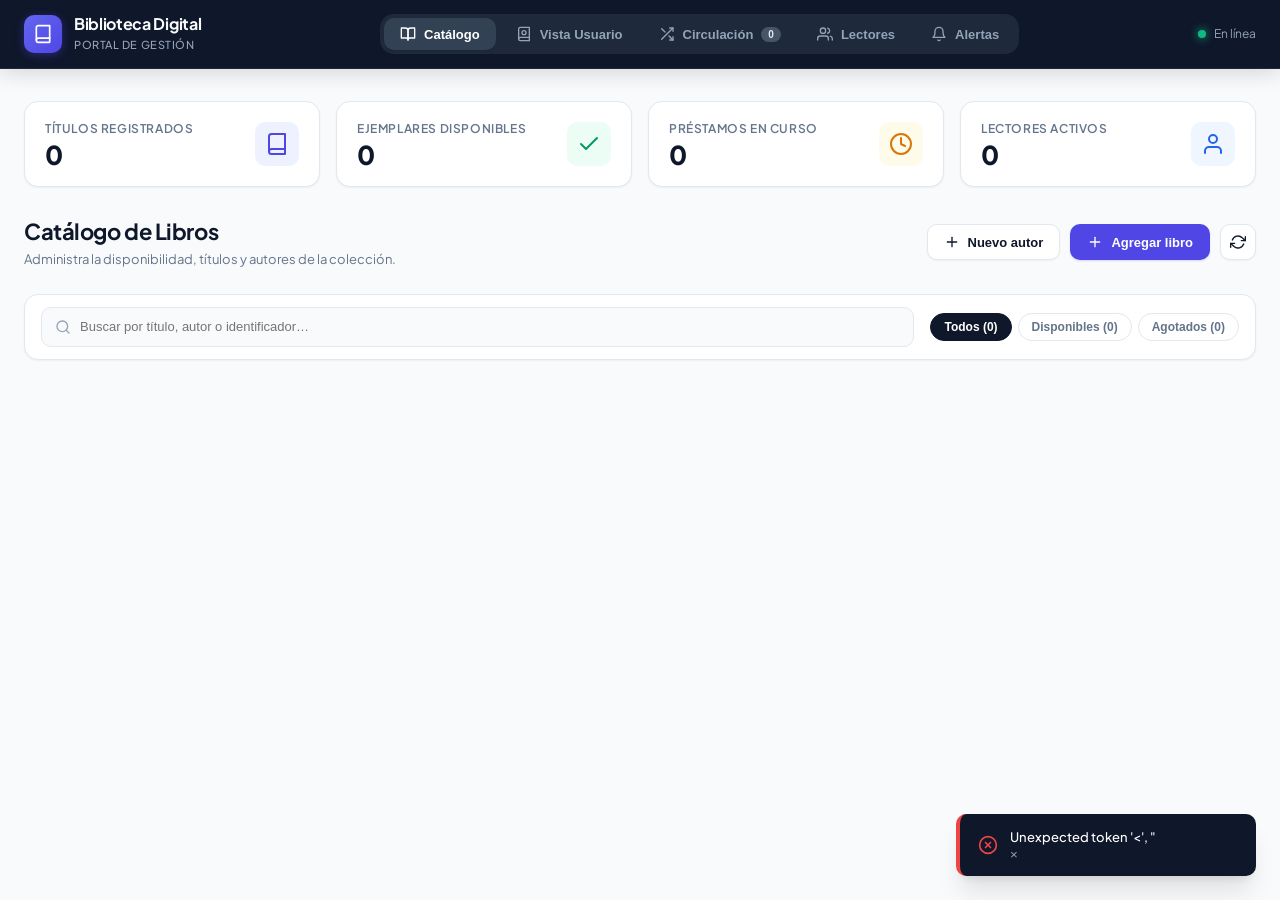
==== commit ac821f1a: "fix:  vista de usuarios" ====
--- a/prestamos/templates/index.html
+++ b/prestamos/templates/index.html
@@ -407,7 +407,7 @@
       align-items: center;
       gap: 6px;
     }
-    .filter-pill {
+    .filter-pill, .user-filter-pill {
       border: 1px solid var(--border);
       background: var(--bg-surface);
       padding: 6px 13px;
@@ -418,14 +418,35 @@
       cursor: pointer;
       transition: all 0.15s ease;
     }
-    .filter-pill:hover {
+    .filter-pill:hover, .user-filter-pill:hover {
       border-color: var(--border-hover);
       color: var(--text-main);
     }
-    .filter-pill.active {
+    .filter-pill.active, .user-filter-pill.active {
       background: #0f172a;
       color: white;
       border-color: #0f172a;
+    }
+
+    .user-info-banner {
+      background: #eff6ff;
+      border: 1px solid #bfdbfe;
+      border-left: 4px solid #3b82f6;
+      border-radius: var(--radius-md);
+      padding: 14px 18px;
+      margin-bottom: 20px;
+      display: flex;
+      align-items: center;
+      gap: 14px;
+    }
+    .user-info-banner .banner-icon {
+      color: #2563eb;
+      flex-shrink: 0;
+    }
+    .user-info-banner .banner-text {
+      font-size: 13px;
+      line-height: 1.5;
+      color: #1e3a8a;
     }
 
     /* Books Grid */
@@ -880,6 +901,10 @@
         <button class="nav-tab active" type="button" data-view-link="libros" id="tab-libros">
           <svg class="icon" viewBox="0 0 24 24"><path d="M2 3h6a4 4 0 0 1 4 4v14a3 3 0 0 0-3-3H2z"></path><path d="M22 3h-6a4 4 0 0 0-4 4v14a3 3 0 0 1 3-3h7z"></path></svg>
           <span>Catálogo</span>
+        </button>
+        <button class="nav-tab" type="button" data-view-link="catalogo-usuario" id="tab-catalogo-usuario">
+          <svg class="icon" viewBox="0 0 24 24"><path d="M4 19.5A2.5 2.5 0 0 1 6.5 17H20"></path><path d="M6.5 2H20v20H6.5A2.5 2.5 0 0 1 4 19.5v-15A2.5 2.5 0 0 1 6.5 2z"></path><circle cx="12" cy="10" r="3"></circle></svg>
+          <span>Vista Usuario</span>
         </button>
         <button class="nav-tab" type="button" data-view-link="prestamos" id="tab-prestamos">
           <svg class="icon" viewBox="0 0 24 24"><path d="M16 3h5v5"></path><path d="M4 20L21 3"></path><path d="M21 16v5h-5"></path><path d="M15 15l6 6"></path><path d="M4 4l5 5"></path></svg>
@@ -985,6 +1010,55 @@
       <div id="books-grid" class="books-grid"></div>
     </section>
 
+    <!-- VISTA: CATÁLOGO PARA USUARIOS / LECTORES (SOLO CONSULTA / CON FILTROS Y UNIDADES) -->
+    <section class="view" id="view-catalogo-usuario" hidden>
+      <div class="section-header">
+        <div class="section-title-wrap">
+          <div style="display: flex; align-items: center; gap: 10px;">
+            <h2>Catálogo de Consulta para Usuarios</h2>
+            <span class="badge badge-neutral" style="font-size: 11px; padding: 3px 8px; font-weight: 600;">Solo Consulta</span>
+          </div>
+          <p>Explora las obras de la biblioteca y consulta las unidades físicas disponibles en tiempo real.</p>
+        </div>
+        <div class="header-actions">
+          <button class="btn btn-secondary btn-icon" type="button" data-refresh title="Actualizar datos">
+            <svg class="icon" viewBox="0 0 24 24"><polyline points="23 4 23 10 17 10"></polyline><polyline points="1 20 1 14 7 14"></polyline><path d="M3.51 9a9 9 0 0 1 14.85-3.36L23 10M1 14l4.64 4.36A9 9 0 0 0 20.49 15"></path></svg>
+          </button>
+        </div>
+      </div>
+
+      <!-- Banner Informativo -->
+      <div class="user-info-banner">
+        <svg class="icon banner-icon icon-lg" viewBox="0 0 24 24"><circle cx="12" cy="12" r="10"></circle><line x1="12" y1="16" x2="12" y2="12"></line><line x1="12" y1="8" x2="12.01" y2="8"></line></svg>
+        <div class="banner-text">
+          <strong>Modo Consulta para Lectores:</strong> Esta sección permite revisar el catálogo y verificar cuántas unidades disponibles hay en estantería. <em>Nota: Esta es una vista informativa; no es posible solicitar préstamos desde aquí.</em> Acércate al mostrador de circulación para tramitar tus préstamos.
+        </div>
+      </div>
+
+      <!-- Toolbar de búsqueda y filtros -->
+      <div class="toolbar-card" style="display: flex; flex-wrap: wrap; gap: 14px; align-items: center; justify-content: space-between;">
+        <div style="display: flex; flex-wrap: wrap; gap: 12px; align-items: center; flex: 1; min-width: 280px;">
+          <div class="search-box" style="flex: 1; min-width: 240px;">
+            <svg class="icon" viewBox="0 0 24 24"><circle cx="11" cy="11" r="8"></circle><line x1="21" y1="21" x2="16.65" y2="16.65"></line></svg>
+            <input id="user-book-search" class="search-input" type="search" placeholder="Buscar por título, autor o identificador…">
+          </div>
+          <div style="min-width: 190px;">
+            <select id="user-author-filter" class="form-control" style="height: 40px; font-size: 13px;">
+              <option value="">Todos los autores</option>
+            </select>
+          </div>
+        </div>
+        <div class="filter-pills" id="user-filter-pills">
+          <button class="user-filter-pill active" data-user-filter="all">Todos (<span id="user-count-all">0</span>)</button>
+          <button class="user-filter-pill" data-user-filter="available">Disponibles (<span id="user-count-avail">0</span>)</button>
+          <button class="user-filter-pill" data-user-filter="out">Agotados (<span id="user-count-out">0</span>)</button>
+        </div>
+      </div>
+
+      <!-- Cuadrícula de libros para usuario -->
+      <div id="user-books-grid" class="books-grid"></div>
+    </section>
+
     <!-- VISTA 2: CIRCULACIÓN (PRÉSTAMOS Y DEVOLUCIONES) -->
     <section class="view" id="view-prestamos" hidden>
       <div class="section-header">
@@ -1014,29 +1088,33 @@
             </div>
             <div class="panel-card-body">
               <form id="loan-form">
+                <!-- Campos ocultos para compatibilidad con código existente o demostración -->
+                <input type="hidden" id="user-input" name="usuario">
+                <input type="hidden" id="ci-input" name="ci">
                 <div class="form-group">
                   <div class="form-label">
-                    <span>Seleccionar Lector</span>
+                    <span>Seleccionar Lector (Activo) *</span>
                     <button type="button" id="btn-quick-new-user" class="btn btn-ghost btn-sm" style="color: var(--primary);">+ Registrar</button>
                   </div>
-                  <select id="loan-user-select" class="form-control">
+                  <select id="loan-user-select" class="form-control" name="usuario_id" required>
                     <option value="">Buscar en lectores registrados…</option>
                   </select>
-                </div>
-                <div class="form-group">
-                  <label class="form-label" for="user-input">Nombre del Lector *</label>
-                  <input id="user-input" class="form-control" name="usuario" maxlength="120" placeholder="Ej. Ana Morales" required>
-                </div>
-                <div class="form-group">
-                  <label class="form-label" for="ci-input">Cédula de Identidad (CI) *</label>
-                  <input id="ci-input" class="form-control" name="ci" type="text" inputmode="numeric" maxlength="8" pattern="[0-9]{1,8}" placeholder="Hasta 8 dígitos" required>
-                  <span class="form-help">Solo dígitos numéricos sin letras ni símbolos.</span>
+                  <div id="loan-user-warning" style="display: none; margin-top: 6px; font-size: 13px; color: var(--warning-text, #b45309); background: var(--warning-subtle, #fef3c7); padding: 6px 10px; border-radius: 6px; font-weight: 500;">
+                    Este usuario no tiene correo: no recibirá avisos
+                  </div>
                 </div>
                 <div class="form-group">
                   <label class="form-label" for="book-select">Libro a Prestar *</label>
                   <select id="book-select" class="form-control" name="libro_id" required>
                     <option value="">Selecciona un título disponible…</option>
                   </select>
+                </div>
+                <div class="form-group">
+                  <label class="form-label" for="loan-days-input">Duración del Préstamo (días) *</label>
+                  <input type="number" id="loan-days-input" name="dias_prestamo" class="form-control" min="1" max="365" value="7" required placeholder="Ej. 7">
+                  <div id="loan-days-hint" style="margin-top: 4px; font-size: 12px; color: var(--text-muted);">
+                    Plazo: 7 días
+                  </div>
                 </div>
                 <button class="btn btn-primary" type="submit" style="width: 100%; margin-top: 6px;">
                   <svg class="icon" viewBox="0 0 24 24"><polyline points="20 6 9 17 4 12"></polyline></svg>
@@ -1091,6 +1169,7 @@
                   <th>CI</th>
                   <th>Libro</th>
                   <th>Fecha Préstamo</th>
+                  <th>Plazo</th>
                   <th>Fecha Límite</th>
                   <th>Estado</th>
                   <th style="text-align: right;">Acciones</th>
@@ -1122,25 +1201,40 @@
         <div class="panel-card">
           <div class="panel-card-header">
             <div>
-              <h3>Registrar Lector</h3>
-              <p>Ingresa los datos personales del usuario</p>
+              <h3 id="main-user-form-title">Registrar Lector</h3>
+              <p id="main-user-form-desc">Ingresa los datos personales del usuario</p>
             </div>
           </div>
           <div class="panel-card-body">
             <form id="main-user-form">
+              <input type="hidden" id="main-user-id" name="id">
               <div class="form-group">
                 <label class="form-label" for="main-user-name">Nombre y Apellido *</label>
                 <input id="main-user-name" class="form-control" name="nombre" maxlength="120" placeholder="Ej. Carlos Mamani" required>
               </div>
               <div class="form-group">
-                <label class="form-label" for="main-user-ci">Cédula de Identidad (CI) *</label>
-                <input id="main-user-ci" class="form-control" name="ci" type="text" inputmode="numeric" maxlength="8" pattern="[0-9]{1,8}" placeholder="Ej. 7654321" required>
-                <span class="form-help">Máximo 8 dígitos, único para cada lector.</span>
+                <label class="form-label" for="main-user-ci">CI / Código *</label>
+                <input id="main-user-ci" class="form-control" name="codigo" type="text" maxlength="30" placeholder="Ej. 7654321 o EST-001" required>
+                <span class="form-help">Identificador único para cada lector.</span>
               </div>
-              <button class="btn btn-primary" type="submit" style="width: 100%;">
-                <svg class="icon" viewBox="0 0 24 24"><line x1="12" y1="5" x2="12" y2="19"></line><line x1="5" y1="12" x2="19" y2="12"></line></svg>
-                Guardar Lector
-              </button>
+              <div class="form-group">
+                <label class="form-label" for="main-user-email">Correo Electrónico *</label>
+                <input id="main-user-email" class="form-control" name="correo" type="email" maxlength="120" placeholder="Ej. ana@example.com" required>
+              </div>
+              <div class="form-group">
+                <label class="form-label" for="main-user-tipo">Tipo de Usuario *</label>
+                <select id="main-user-tipo" class="form-control" name="tipo" required>
+                  <option value="ESTUDIANTE">ESTUDIANTE</option>
+                  <option value="DOCENTE">DOCENTE</option>
+                </select>
+              </div>
+              <div style="display: flex; gap: 8px;">
+                <button id="main-user-submit-btn" class="btn btn-primary" type="submit" style="flex: 1;">
+                  <svg class="icon" viewBox="0 0 24 24"><line x1="12" y1="5" x2="12" y2="19"></line><line x1="5" y1="12" x2="19" y2="12"></line></svg>
+                  <span id="main-user-submit-text">Guardar Lector</span>
+                </button>
+                <button id="main-user-cancel-btn" class="btn btn-secondary" type="button" style="display: none;">Cancelar</button>
+              </div>
             </form>
           </div>
         </div>
@@ -1159,7 +1253,9 @@
               <thead>
                 <tr>
                   <th>Lector</th>
-                  <th>Cédula (CI)</th>
+                  <th>CI / Código</th>
+                  <th>Correo</th>
+                  <th>Tipo</th>
                   <th>Alta en Sistema</th>
                   <th>Préstamos Activos</th>
                   <th style="text-align: right;">Acciones</th>
@@ -1291,9 +1387,20 @@
           <input id="quick-user-name" class="form-control" name="nombre" maxlength="120" placeholder="Ej. Mario Vargas Llosa" required>
         </div>
         <div class="form-group">
-          <label class="form-label" for="quick-user-ci">Cédula de Identidad (CI) *</label>
-          <input id="quick-user-ci" class="form-control" name="ci" type="text" inputmode="numeric" maxlength="8" pattern="[0-9]{1,8}" placeholder="Ej. 12345678" required>
-          <span class="form-help">Máximo 8 dígitos numéricos.</span>
+          <label class="form-label" for="quick-user-ci">CI / Código *</label>
+          <input id="quick-user-ci" class="form-control" name="codigo" type="text" maxlength="30" placeholder="Ej. 12345678 o EST-001" required>
+          <span class="form-help">Identificador único del lector.</span>
+        </div>
+        <div class="form-group">
+          <label class="form-label" for="quick-user-email">Correo Electrónico *</label>
+          <input id="quick-user-email" class="form-control" name="correo" type="email" maxlength="120" placeholder="Ej. ana@example.com" required>
+        </div>
+        <div class="form-group">
+          <label class="form-label" for="quick-user-tipo">Tipo de Usuario *</label>
+          <select id="quick-user-tipo" class="form-control" name="tipo" required>
+            <option value="ESTUDIANTE">ESTUDIANTE</option>
+            <option value="DOCENTE">DOCENTE</option>
+          </select>
         </div>
       </div>
       <div class="modal-footer">
@@ -1368,6 +1475,16 @@
       return COVER_GRADIENTS[Math.abs(Number(id || 0)) % COVER_GRADIENTS.length];
     }
 
+    function escapeHtml(str) {
+      if (str === null || str === undefined) return '';
+      return String(str)
+        .replace(/&/g, '&amp;')
+        .replace(/</g, '&lt;')
+        .replace(/>/g, '&gt;')
+        .replace(/"/g, '&quot;')
+        .replace(/'/g, '&#039;');
+    }
+
     // Modern Toast Notification
     function showToast(message, type = 'success', duration = 4000) {
       const container = document.getElementById('toast-container');
@@ -1422,16 +1539,51 @@
         }
       });
       if (currentVal) bookSelect.value = currentVal;
+
+      const userAuthorFilter = document.getElementById('user-author-filter');
+      if (userAuthorFilter) {
+        const curUserVal = userAuthorFilter.value;
+        userAuthorFilter.replaceChildren(new Option('Todos los autores', ''));
+        const seenUser = new Set();
+        allAuthors.forEach(author => {
+          const norm = (author.nombre || '').trim().toLowerCase();
+          if (norm && !seenUser.has(norm)) {
+            seenUser.add(norm);
+            userAuthorFilter.add(new Option(author.nombre, author.id));
+          }
+        });
+        if (curUserVal) userAuthorFilter.value = curUserVal;
+      }
     }
 
     function populateUserSelects() {
       const userSelect = document.getElementById('loan-user-select');
       const currentVal = userSelect.value;
       userSelect.replaceChildren(new Option('Buscar en lectores registrados…', ''));
-      allUsers.forEach(u => {
-        userSelect.add(new Option(`${u.nombre} (CI: ${u.ci})`, u.ci));
+      const activeUsers = allUsers.filter(u => u.activo === undefined || u.activo === null || Number(u.activo) === 1);
+      activeUsers.forEach(u => {
+        const codigo = u.codigo || u.ci || '—';
+        userSelect.add(new Option(`${u.nombre} (${codigo})`, u.id));
       });
       if (currentVal) userSelect.value = currentVal;
+      updateLoanUserWarning();
+    }
+
+    function updateLoanUserWarning() {
+      const userSelect = document.getElementById('loan-user-select');
+      const warningEl = document.getElementById('loan-user-warning');
+      if (!userSelect || !warningEl) return;
+      const selectedId = userSelect.value;
+      if (!selectedId) {
+        warningEl.style.display = 'none';
+        return;
+      }
+      const user = allUsers.find(u => Number(u.id) === Number(selectedId));
+      if (user && (!user.correo || !user.correo.trim())) {
+        warningEl.style.display = 'block';
+      } else {
+        warningEl.style.display = 'none';
+      }
     }
 
     function populateActiveLoansReturnSelect() {
@@ -1452,6 +1604,114 @@
         const bookTitle = book ? book.titulo : `Libro #${loan.libro_id}`;
         const due = loan.fecha_limite ? loan.fecha_limite.slice(0, 10) : '';
         returnSelect.add(new Option(`Préstamo #${loan.id} · ${loan.usuario} (CI: ${loan.ci}) — «${bookTitle}»`, loan.id));
+      });
+    }
+
+    let currentUserFilter = 'all';
+
+    // Render Books for Reader/User View (Read-only, no loans, with available units highlighted)
+    function renderUserBooks(books) {
+      const grid = document.getElementById('user-books-grid');
+      if (!grid) return;
+      const searchInput = document.getElementById('user-book-search');
+      const authorSelect = document.getElementById('user-author-filter');
+      const query = (searchInput ? searchInput.value : '').trim().toLowerCase();
+      const selectedAuthor = authorSelect ? authorSelect.value : '';
+
+      const totalCount = books.length;
+      const availCount = books.filter(b => Number(b.ejemplares_disponibles) > 0).length;
+      const outCount = totalCount - availCount;
+
+      const countAll = document.getElementById('user-count-all');
+      const countAvail = document.getElementById('user-count-avail');
+      const countOut = document.getElementById('user-count-out');
+      if (countAll) countAll.textContent = totalCount;
+      if (countAvail) countAvail.textContent = availCount;
+      if (countOut) countOut.textContent = outCount;
+
+      let filtered = books.filter(b => {
+        const matchesQuery = `${b.titulo} ${authorName(b.autor_id)} #${b.id}`.toLowerCase().includes(query);
+        if (!matchesQuery) return false;
+        if (selectedAuthor && String(b.autor_id) !== String(selectedAuthor)) return false;
+        if (currentUserFilter === 'available') return Number(b.ejemplares_disponibles) > 0;
+        if (currentUserFilter === 'out') return Number(b.ejemplares_disponibles) <= 0;
+        return true;
+      });
+
+      grid.replaceChildren();
+
+      if (!filtered.length) {
+        grid.innerHTML = `
+          <div class="empty-box" style="grid-column: 1 / -1;">
+            <div class="empty-icon-circle">
+              <svg class="icon icon-xl" viewBox="0 0 24 24"><circle cx="11" cy="11" r="8"></circle><line x1="21" y1="21" x2="16.65" y2="16.65"></line></svg>
+            </div>
+            <div class="empty-title">${books.length ? 'Sin coincidencias' : 'El catálogo está vacío'}</div>
+            <div class="empty-subtitle">${books.length ? 'No hay libros que cumplan con la búsqueda o filtro seleccionado.' : 'Aún no se han registrado obras en el catálogo.'}</div>
+          </div>
+        `;
+        return;
+      }
+
+      filtered.forEach((book) => {
+        const available = Number(book.ejemplares_disponibles) > 0;
+        const total = Number(book.ejemplares_totales) || 1;
+        const disp = Number(book.ejemplares_disponibles) || 0;
+        const percent = Math.min(100, Math.max(0, Math.round((disp / total) * 100)));
+
+        const card = document.createElement('article');
+        card.className = 'book-item-card';
+
+        card.innerHTML = `
+          <div class="book-cover-header" style="background: ${getCoverGradient(book.id)};">
+            <div class="book-cover-meta">
+              <span class="book-id-badge">#${book.id}</span>
+              <span class="badge ${available ? 'badge-success' : 'badge-danger'}">
+                ${available ? 'Disponible' : 'Agotado'}
+              </span>
+            </div>
+            <div class="book-cover-title" title="${book.titulo}">${book.titulo}</div>
+          </div>
+          <div class="book-body">
+            <div class="book-author-line">
+              <svg class="icon" viewBox="0 0 24 24"><path d="M20 21v-2a4 4 0 0 0-4-4H8a4 4 0 0 0-4 4v2"></path><circle cx="12" cy="7" r="4"></circle></svg>
+              <span>${authorName(book.autor_id)}</span>
+            </div>
+            <div class="stock-container">
+              <div class="stock-info">
+                <span>Unidades Disponibles</span>
+                <span style="color: ${available ? 'var(--text-main)' : 'var(--danger)'};">
+                  <strong>${disp}</strong> de ${total} ejemplares
+                </span>
+              </div>
+              <div class="stock-bar-track">
+                <div class="stock-bar-fill" style="width: ${percent}%; background: ${available ? '#10b981' : '#ef4444'};"></div>
+              </div>
+              ${available ? `
+                <div style="font-size: 11px; color: #166534; font-weight: 500; display: flex; align-items: center; gap: 4px; margin-top: 4px;">
+                  <svg class="icon icon-sm" viewBox="0 0 24 24" style="width: 14px; height: 14px;"><polyline points="20 6 9 17 4 12"></polyline></svg>
+                  <span>${disp} unidad${disp > 1 ? 'es' : ''} disponible${disp > 1 ? 's' : ''} en sala</span>
+                </div>
+              ` : `
+                <div style="font-size: 11px; color: #991b1b; font-weight: 500; display: flex; align-items: center; gap: 4px; margin-top: 4px;">
+                  <svg class="icon icon-sm" viewBox="0 0 24 24" style="width: 14px; height: 14px;"><circle cx="12" cy="12" r="10"></circle><line x1="15" y1="9" x2="9" y2="15"></line><line x1="9" y1="9" x2="15" y2="15"></line></svg>
+                  <span>Todos los ejemplares prestados</span>
+                </div>
+              `}
+            </div>
+            <div style="margin-top: auto; padding-top: 10px; border-top: 1px dashed var(--border); display: flex; align-items: center; justify-content: space-between; font-size: 11px; color: var(--text-muted);">
+              <span style="display: flex; align-items: center; gap: 4px;">
+                <svg class="icon icon-sm" viewBox="0 0 24 24" style="width: 13px; height: 13px;"><circle cx="12" cy="12" r="10"></circle><line x1="12" y1="16" x2="12" y2="12"></line><line x1="12" y1="8" x2="12.01" y2="8"></line></svg>
+                Solo consulta
+              </span>
+              <span style="font-weight: 600; color: ${available ? 'var(--text-main)' : 'var(--text-muted)'};">
+                En sala: ${disp} / Total: ${total}
+              </span>
+            </div>
+          </div>
+        `;
+
+        grid.appendChild(card);
       });
     }
 
@@ -1580,7 +1840,7 @@
       if (!loans.length) {
         body.innerHTML = `
           <tr>
-            <td colspan="7">
+            <td colspan="8">
               <div class="empty-box" style="padding: 32px;">
                 <div class="empty-title">Sin préstamos registrados</div>
                 <div class="empty-subtitle">Usa el formulario para conceder un ejemplar a un lector.</div>
@@ -1593,7 +1853,7 @@
 
       loans.forEach((loan) => {
         const book = allBooks.find((item) => Number(item.id) === Number(loan.libro_id));
-        const bookTitle = book ? book.titulo : `Libro #${loan.libro_id}`;
+        const bookTitle = (book ? book.titulo : null) || loan.libro_titulo || `Libro #${loan.libro_id}`;
         const isActive = loan.estado === 'ACTIVO';
         const start = loan.fecha_prestamo ? loan.fecha_prestamo.slice(0, 10) : '—';
         const due = loan.fecha_limite ? loan.fecha_limite.slice(0, 10) : '—';
@@ -1609,6 +1869,7 @@
           <td><code style="background: #f1f5f9; padding: 2px 6px; border-radius: 4px;">${loan.ci || '—'}</code></td>
           <td><span style="font-weight: 500;">${bookTitle}</span></td>
           <td style="color: var(--text-muted);">${start}</td>
+          <td><code style="background: #f1f5f9; padding: 2px 6px; border-radius: 4px; font-size: 12px; font-weight: 600;">${loan.dias_prestamo || 7}d</code></td>
           <td style="color: ${isActive ? 'var(--text-main)' : 'var(--text-muted)'}; font-weight: ${isActive ? '600' : 'normal'};">${due}</td>
           <td>
             <span class="badge ${isActive ? 'badge-warning' : 'badge-neutral'}">
@@ -1654,7 +1915,7 @@
       if (!users.length) {
         body.innerHTML = `
           <tr>
-            <td colspan="5">
+            <td colspan="7">
               <div class="empty-box" style="padding: 32px;">
                 <div class="empty-title">Sin lectores registrados</div>
                 <div class="empty-subtitle">Registra nuevos lectores para autorizar sus préstamos.</div>
@@ -1666,19 +1927,27 @@
       }
 
       users.forEach((u) => {
-        const activeCount = activeLoans.filter(l => String(l.ci) === String(u.ci)).length;
+        const activeCount = activeLoans.filter(l => (u.id && Number(l.usuario_id) === Number(u.id)) || (u.codigo && String(l.ci) === String(u.codigo)) || (u.ci && String(l.ci) === String(u.ci))).length;
         const regDate = u.fecha_registro ? u.fecha_registro.slice(0, 10) : '—';
+        const hasEmail = u.correo && u.correo.trim();
+        const emailHtml = hasEmail
+          ? escapeHtml(u.correo.trim())
+          : '<span style="color: var(--warning-text, #b45309); font-weight: 500; font-style: italic;">(sin correo)</span>';
+        const tipoBadgeClass = u.tipo === 'DOCENTE' ? 'badge-primary' : 'badge-neutral';
+        const tipoHtml = `<span class="badge ${tipoBadgeClass}">${escapeHtml(u.tipo || 'ESTUDIANTE')}</span>`;
 
         const row = document.createElement('tr');
         row.innerHTML = `
           <td>
             <div class="user-avatar-tag">
-              <div class="avatar-circle" style="background: #e0f2fe; color: #0369a1;">${(u.nombre || '?').charAt(0)}</div>
-              <strong>${u.nombre}</strong>
+              <div class="avatar-circle" style="background: #e0f2fe; color: #0369a1;">${escapeHtml((u.nombre || '?').charAt(0))}</div>
+              <strong>${escapeHtml(u.nombre)}</strong>
             </div>
           </td>
-          <td><code style="background: #f1f5f9; padding: 2px 6px; border-radius: 4px;">${u.ci}</code></td>
-          <td style="color: var(--text-muted);">${regDate}</td>
+          <td><code style="background: #f1f5f9; padding: 2px 6px; border-radius: 4px;">${escapeHtml(u.codigo || u.ci || '—')}</code></td>
+          <td>${emailHtml}</td>
+          <td>${tipoHtml}</td>
+          <td style="color: var(--text-muted);">${escapeHtml(regDate)}</td>
           <td>
             <span class="badge ${activeCount > 0 ? 'badge-warning' : 'badge-neutral'}">
               ${activeCount} activo(s)
@@ -1686,9 +1955,12 @@
           </td>
           <td style="text-align: right;">
             <div style="display: flex; align-items: center; justify-content: flex-end; gap: 6px;">
-              <button class="btn btn-secondary btn-sm btn-lend-user" type="button">
+              <button class="btn btn-secondary btn-sm btn-lend-user" type="button" title="Prestar libro">
                 <svg class="icon" viewBox="0 0 24 24"><polyline points="9 18 15 12 9 6"></polyline></svg>
                 Prestar
+              </button>
+              <button class="btn btn-ghost btn-sm btn-icon btn-edit-user" type="button" title="Editar lector">
+                <svg class="icon" viewBox="0 0 24 24"><path d="M11 4H4a2 2 0 0 0-2 2v14a2 2 0 0 0 2 2h14a2 2 0 0 0 2-2v-7"></path><path d="M18.5 2.5a2.121 2.121 0 0 1 3 3L12 15l-4 1 1-4 9.5-9.5z"></path></svg>
               </button>
               <button class="btn btn-ghost-danger btn-sm btn-icon btn-del-user" type="button" title="Eliminar lector">
                 <svg class="icon" viewBox="0 0 24 24"><polyline points="3 6 5 6 21 6"></polyline><path d="M19 6v14a2 2 0 0 1-2 2H7a2 2 0 0 1-2-2V6"></path></svg>
@@ -1699,16 +1971,44 @@
 
         row.querySelector('.btn-lend-user').addEventListener('click', () => {
           showView('prestamos');
-          document.getElementById('user-input').value = u.nombre;
-          document.getElementById('ci-input').value = u.ci;
-          document.getElementById('loan-user-select').value = u.ci;
+          const userSelect = document.getElementById('loan-user-select');
+          userSelect.value = u.id;
+          userSelect.dispatchEvent(new Event('change'));
           document.getElementById('book-select').focus();
         });
 
+        row.querySelector('.btn-edit-user').addEventListener('click', () => startEditUser(u));
         row.querySelector('.btn-del-user').addEventListener('click', () => openDeleteUserModal(u));
 
         body.appendChild(row);
       });
+    }
+
+    function startEditUser(u) {
+      document.getElementById('main-user-id').value = u.id;
+      document.getElementById('main-user-name').value = u.nombre || '';
+      document.getElementById('main-user-ci').value = u.codigo || u.ci || '';
+      document.getElementById('main-user-email').value = u.correo || '';
+      document.getElementById('main-user-tipo').value = u.tipo || 'ESTUDIANTE';
+
+      document.getElementById('main-user-form-title').textContent = 'Editar Lector';
+      document.getElementById('main-user-form-desc').textContent = `Modificando lector #${u.id}`;
+      document.getElementById('main-user-submit-text').textContent = 'Actualizar Lector';
+      document.getElementById('main-user-cancel-btn').style.display = 'inline-block';
+
+      const nameInput = document.getElementById('main-user-name');
+      nameInput.focus();
+      nameInput.scrollIntoView({ behavior: 'smooth', block: 'center' });
+    }
+
+    function resetMainUserForm() {
+      const form = document.getElementById('main-user-form');
+      form.reset();
+      document.getElementById('main-user-id').value = '';
+      document.getElementById('main-user-form-title').textContent = 'Registrar Lector';
+      document.getElementById('main-user-form-desc').textContent = 'Ingresa los datos personales del usuario';
+      document.getElementById('main-user-submit-text').textContent = 'Guardar Lector';
+      document.getElementById('main-user-cancel-btn').style.display = 'none';
     }
 
     // Render Notifications
@@ -1733,6 +2033,11 @@
       items.forEach((item) => {
         const isFine = item.tipo === 'MULTA';
         const date = item.fecha_creacion ? item.fecha_creacion.replace('T', ' ').slice(0, 16) : '';
+        const estado = (item.estado || 'PENDIENTE').toUpperCase();
+        let badgeEstadoClass = 'badge-neutral';
+        if (estado === 'ENVIADA') badgeEstadoClass = 'badge-success';
+        else if (estado === 'FALLIDA') badgeEstadoClass = 'badge-danger';
+        else if (estado === 'PENDIENTE') badgeEstadoClass = 'badge-warning';
 
         const card = document.createElement('div');
         card.className = 'notif-card';
@@ -1747,12 +2052,15 @@
           <div class="notif-body">
             <div style="display: flex; align-items: center; justify-content: space-between; gap: 8px;">
               <div class="notif-title">${isFine ? 'Penalización por Mora' : 'Recordatorio de Vencimiento'}</div>
-              <span class="badge ${isFine ? 'badge-danger' : 'badge-warning'}">${item.tipo}</span>
+              <div style="display: flex; align-items: center; gap: 6px;">
+                <span class="badge ${isFine ? 'badge-danger' : 'badge-warning'}">${escapeHtml(item.tipo || '')}</span>
+                <span class="badge ${badgeEstadoClass}">${escapeHtml(estado)}</span>
+              </div>
             </div>
-            <div class="notif-desc">${item.mensaje}</div>
+            <div class="notif-desc">${escapeHtml(item.mensaje || '')}</div>
             <div class="notif-footer">
-              <strong>${item.usuario}</strong>
-              ${date ? `<span>&bull;</span> <span>${date}</span>` : ''}
+              <strong>${escapeHtml(item.usuario || '')}</strong>
+              ${date ? `<span>&bull;</span> <span>${escapeHtml(date)}</span>` : ''}
             </div>
           </div>
         `;
@@ -1774,6 +2082,7 @@
 
         populateAuthorSelects();
         renderBooks(allBooks);
+        renderUserBooks(allBooks);
         renderLoans(allLoans);
         renderUsers(allUsers);
         renderNotifications(data.notificaciones || []);
@@ -1784,6 +2093,32 @@
         document.getElementById('stat-avail-copies').textContent = totalAvail;
         document.getElementById('stat-active-loans').textContent = allLoans.filter(l => l.estado === 'ACTIVO').length;
         document.getElementById('stat-total-users').textContent = allUsers.length;
+
+        if (!data.catalogo_disponible) {
+          const bookSelect = document.getElementById('book-select');
+          if (bookSelect) {
+            bookSelect.innerHTML = '<option value="">⚠️ Catálogo fuera de línea (no disponible)</option>';
+            bookSelect.disabled = true;
+          }
+          const submitBtn = document.querySelector('#loan-form button[type="submit"]');
+          if (submitBtn) {
+            submitBtn.disabled = true;
+            submitBtn.title = 'No se pueden crear préstamos: Catálogo fuera de servicio';
+          }
+          if (!quiet) {
+            showToast('Catálogo fuera de servicio: préstamos visibles en modo consulta.', 'warn');
+          }
+        } else {
+          const bookSelect = document.getElementById('book-select');
+          if (bookSelect && bookSelect.disabled) {
+            bookSelect.disabled = false;
+          }
+          const submitBtn = document.querySelector('#loan-form button[type="submit"]');
+          if (submitBtn && submitBtn.disabled) {
+            submitBtn.disabled = false;
+            submitBtn.title = '';
+          }
+        }
 
         if (!data.notificaciones_disponibles && !quiet) {
           showToast('Servicio de Notificaciones temporalmente inaccesible.', 'warn');
@@ -1916,8 +2251,9 @@
     function openDeleteUserModal(user) {
       pendingDelete = { type: 'user', id: user.id, name: user.nombre };
       document.getElementById('delete-title').textContent = 'Eliminar Lector';
+      const userCode = user.codigo || user.ci || '';
       document.getElementById('delete-desc').textContent =
-        `¿Confirmas la eliminación de ${user.nombre} (CI: ${user.ci})? Solo podrá eliminarse si no tiene préstamos activos.`;
+        `¿Confirmas la eliminación de ${user.nombre} (${userCode})? Solo podrá eliminarse si no tiene préstamos activos.`;
       document.getElementById('delete-modal').showModal();
       document.getElementById('confirm-delete').focus();
     }
@@ -1979,26 +2315,104 @@
 
     document.getElementById('book-search').addEventListener('input', () => renderBooks(allBooks));
 
-    // CI numeric restriction
-    ['ci-input', 'main-user-ci', 'quick-user-ci'].forEach(id => {
-      const el = document.getElementById(id);
-      if (el) {
-        el.addEventListener('input', (e) => {
-          e.target.value = e.target.value.replace(/\D/g, '').slice(0, 8);
-        });
-      }
+    const userBookSearch = document.getElementById('user-book-search');
+    if (userBookSearch) {
+      userBookSearch.addEventListener('input', () => renderUserBooks(allBooks));
+    }
+
+    const userAuthorFilter = document.getElementById('user-author-filter');
+    if (userAuthorFilter) {
+      userAuthorFilter.addEventListener('change', () => renderUserBooks(allBooks));
+    }
+
+    document.querySelectorAll('.user-filter-pill').forEach((pill) => {
+      pill.addEventListener('click', () => {
+        document.querySelectorAll('.user-filter-pill').forEach(p => p.classList.remove('active'));
+        pill.classList.add('active');
+        currentUserFilter = pill.dataset.userFilter;
+        renderUserBooks(allBooks);
+      });
     });
+
+    // CI numeric restriction (solo para ci-input si existiera)
+    const ciInputEl = document.getElementById('ci-input');
+    if (ciInputEl) {
+      ciInputEl.addEventListener('input', (e) => {
+        e.target.value = e.target.value.replace(/\D/g, '').slice(0, 8);
+      });
+    }
+
+    // Detección en vivo de títulos duplicados en modal de libro
+    const bookTitleInput = document.getElementById('book-form-title');
+    const bookAuthorInput = document.getElementById('book-form-author');
+    function checkBookDupModal() {
+      const isEdit = Boolean(document.getElementById('book-form-id').value);
+      if (isEdit) return;
+      const tVal = (bookTitleInput ? bookTitleInput.value : '').trim().toLowerCase();
+      const aVal = bookAuthorInput && bookAuthorInput.value ? Number(bookAuthorInput.value) : null;
+      let hint = document.getElementById('book-dup-modal-hint');
+      if (!tVal) {
+        if (hint) hint.remove();
+        return;
+      }
+      const match = allBooks.find(b => 
+        b.titulo.trim().toLowerCase() === tVal && 
+        ((aVal === null && !b.autor_id) || (aVal !== null && Number(b.autor_id) === aVal))
+      );
+      if (match) {
+        if (!hint) {
+          hint = document.createElement('div');
+          hint.id = 'book-dup-modal-hint';
+          hint.style.cssText = 'font-size:12px; color:#2563eb; margin-top:4px; font-weight:500;';
+          bookTitleInput.parentElement.appendChild(hint);
+        }
+        hint.textContent = `ℹ️ Obra ya registrada (#${match.id}, ${match.ejemplares_totales} ejemplares). Al guardar, se sumarán las unidades a esta obra.`;
+      } else if (hint) {
+        hint.remove();
+      }
+    }
+    if (bookTitleInput) bookTitleInput.addEventListener('input', checkBookDupModal);
+    if (bookAuthorInput) bookAuthorInput.addEventListener('change', checkBookDupModal);
+
+    const loanDaysInput = document.getElementById('loan-days-input');
+    const loanDaysHint = document.getElementById('loan-days-hint');
+    if (loanDaysInput && loanDaysHint) {
+      loanDaysInput.addEventListener('input', () => {
+        const d = parseInt(loanDaysInput.value, 10);
+        if (!isNaN(d) && d > 0) {
+          const target = new Date();
+          target.setDate(target.getDate() + d);
+          loanDaysHint.textContent = `Plazo: ${d} día${d === 1 ? '' : 's'} · Vence aprox.: ${target.toISOString().slice(0, 10)}`;
+        } else {
+          loanDaysHint.textContent = 'Indica los días de duración';
+        }
+      });
+    }
 
     // Auto-fill user on selection
     document.getElementById('loan-user-select').addEventListener('change', (e) => {
-      const ci = e.target.value;
-      if (!ci) return;
-      const user = allUsers.find(u => String(u.ci) === String(ci));
+      const userId = e.target.value;
+      updateLoanUserWarning();
+      if (!userId) {
+        const userInput = document.getElementById('user-input');
+        const ciInput = document.getElementById('ci-input');
+        if (userInput) userInput.value = '';
+        if (ciInput) ciInput.value = '';
+        return;
+      }
+      const user = allUsers.find(u => Number(u.id) === Number(userId));
       if (user) {
-        document.getElementById('user-input').value = user.nombre;
-        document.getElementById('ci-input').value = user.ci;
+        const userInput = document.getElementById('user-input');
+        const ciInput = document.getElementById('ci-input');
+        if (userInput) userInput.value = user.nombre;
+        if (ciInput) ciInput.value = user.codigo || user.ci || '';
       }
     });
+
+    const cancelUserBtn = document.getElementById('main-user-cancel-btn');
+    if (cancelUserBtn) {
+      cancelUserBtn.addEventListener('click', resetMainUserForm);
+    }
 
     // Modal Triggers
     document.getElementById('btn-add-book').addEventListener('click', () => openBookModal());
@@ -2037,6 +2451,8 @@
       };
       if (isEdit) {
         payload.ejemplares_disponibles = Number(document.getElementById('book-form-disponibles').value);
+      } else {
+        payload.sumar_si_existe = true;
       }
 
       try {
@@ -2050,7 +2466,11 @@
         const data = await response.json();
         if (!response.ok) throw new Error(data.error || 'No se pudo guardar el libro.');
         document.getElementById('book-modal').close();
-        showToast(isEdit ? `«${data.titulo}» actualizado correctamente.` : `«${data.titulo}» añadido al catálogo.`);
+        if (!isEdit && data.ejemplares_totales > payload.ejemplares_totales) {
+          showToast(`El título ya existía. Se sumaron ${payload.ejemplares_totales} unidades (total: ${data.ejemplares_totales} ejemplares).`);
+        } else {
+          showToast(isEdit ? `«${data.titulo}» actualizado correctamente.` : `«${data.titulo}» añadido al catálogo.`);
+        }
         await loadData(true);
       } catch (err) {
         showToast(err.message, 'error');
@@ -2094,46 +2514,65 @@
       }
     });
 
-    // Save User Main
+    // Save User Main (Crear o Actualizar)
     document.getElementById('main-user-form').addEventListener('submit', async (e) => {
       e.preventDefault();
+      const userId = document.getElementById('main-user-id').value;
       const nombre = document.getElementById('main-user-name').value.trim();
-      const ci = document.getElementById('main-user-ci').value.trim();
+      const codigo = document.getElementById('main-user-ci').value.trim();
+      const correo = document.getElementById('main-user-email').value.trim();
+      const tipo = document.getElementById('main-user-tipo').value.trim();
+
+      const payload = {
+        codigo,
+        ci: codigo,
+        nombre,
+        correo,
+        tipo
+      };
+
+      const isEdit = Boolean(userId);
+      const url = isEdit ? `/usuarios/${userId}` : '/usuarios';
+      const method = isEdit ? 'PUT' : 'POST';
+
+      try {
+        const response = await fetch(url, {
+          method: method,
+          headers: { 'Content-Type': 'application/json' },
+          body: JSON.stringify(payload)
+        });
+        const data = await response.json();
+        if (!response.ok) throw new Error(data.error || `No se pudo ${isEdit ? 'actualizar' : 'registrar'} el lector.`);
+        resetMainUserForm();
+        showToast(`Lector «${data.nombre}» ${isEdit ? 'actualizado' : 'registrado'} con éxito.`);
+        await loadData(true);
+      } catch (err) {
+        showToast(err.message, 'error');
+      }
+    });
+
+    // Save User Quick
+    document.getElementById('quick-user-form').addEventListener('submit', async (e) => {
+      e.preventDefault();
+      const nombre = document.getElementById('quick-user-name').value.trim();
+      const codigo = document.getElementById('quick-user-ci').value.trim();
+      const correo = document.getElementById('quick-user-email').value.trim();
+      const tipo = document.getElementById('quick-user-tipo').value.trim();
       try {
         const response = await fetch('/usuarios', {
           method: 'POST',
           headers: { 'Content-Type': 'application/json' },
-          body: JSON.stringify({ nombre, ci })
-        });
-        const data = await response.json();
-        if (!response.ok) throw new Error(data.error || 'No se pudo registrar el lector.');
-        e.target.reset();
-        showToast(`Lector «${data.nombre}» registrado con éxito.`);
-        await loadData(true);
-      } catch (err) {
-        showToast(err.message, 'error');
-      }
-    });
-
-    // Save User Quick
-    document.getElementById('quick-user-form').addEventListener('submit', async (e) => {
-      e.preventDefault();
-      const nombre = document.getElementById('quick-user-name').value.trim();
-      const ci = document.getElementById('quick-user-ci').value.trim();
-      try {
-        const response = await fetch('/usuarios', {
-          method: 'POST',
-          headers: { 'Content-Type': 'application/json' },
-          body: JSON.stringify({ nombre, ci })
+          body: JSON.stringify({ nombre, codigo, ci: codigo, correo, tipo })
         });
         const data = await response.json();
         if (!response.ok) throw new Error(data.error || 'No se pudo registrar el lector.');
         document.getElementById('user-modal').close();
+        e.target.reset();
         showToast(`Lector «${data.nombre}» registrado.`);
         await loadData(true);
-        document.getElementById('user-input').value = data.nombre;
-        document.getElementById('ci-input').value = data.ci;
-        document.getElementById('loan-user-select').value = data.ci;
+        const userSelect = document.getElementById('loan-user-select');
+        userSelect.value = data.id;
+        userSelect.dispatchEvent(new Event('change'));
       } catch (err) {
         showToast(err.message, 'error');
       }
@@ -2153,14 +2592,45 @@
     // Create Loan
     document.getElementById('loan-form').addEventListener('submit', async (e) => {
       e.preventDefault();
-      const submit = e.submitter;
-      submit.disabled = true;
+      const submit = e.submitter || e.target.querySelector('button[type="submit"]');
+      if (submit) submit.disabled = true;
+
       try {
-        const payload = {
-          usuario: document.getElementById('user-input').value.trim(),
-          ci: document.getElementById('ci-input').value.trim(),
-          libro_id: Number(document.getElementById('book-select').value)
-        };
+        const userId = document.getElementById('loan-user-select').value;
+        const bookId = Number(document.getElementById('book-select').value);
+
+        if (!bookId) {
+          showToast('Selecciona un libro disponible para prestar.', 'warn');
+          return;
+        }
+
+        const diasInput = document.getElementById('loan-days-input');
+        const diasVal = diasInput && diasInput.value ? parseInt(diasInput.value, 10) : 7;
+        const diasPrestamo = !isNaN(diasVal) && diasVal > 0 ? diasVal : 7;
+
+        let payload;
+        if (userId) {
+          payload = {
+            usuario_id: Number(userId),
+            libro_id: bookId,
+            dias_prestamo: diasPrestamo
+          };
+        } else {
+          const userInput = document.getElementById('user-input');
+          const ciInput = document.getElementById('ci-input');
+          if (userInput && userInput.value && ciInput && ciInput.value) {
+            payload = {
+              usuario: userInput.value.trim(),
+              ci: ciInput.value.trim(),
+              libro_id: bookId,
+              dias_prestamo: diasPrestamo
+            };
+          } else {
+            showToast('Selecciona un lector registrado.', 'warn');
+            return;
+          }
+        }
+
         const response = await fetch('/prestamos', {
           method: 'POST',
           headers: { 'Content-Type': 'application/json' },
@@ -2170,12 +2640,13 @@
         if (!response.ok) throw new Error(data.error || 'No se pudo procesar el préstamo.');
         e.target.reset();
         document.getElementById('loan-user-select').value = '';
+        updateLoanUserWarning();
         showToast(`Préstamo #${data.id} confirmado correctamente.`);
         await loadData(true);
       } catch (err) {
         showToast(err.message, 'error');
       } finally {
-        submit.disabled = false;
+        if (submit) submit.disabled = false;
       }
     });
 
@@ -2187,7 +2658,8 @@
         const response = await fetch('/prestamos/revisar-vencimientos', { method: 'POST' });
         const data = await response.json();
         if (!response.ok) throw new Error(data.error || 'No se pudo realizar la revisión.');
-        showToast(`Revisión completada: ${data.notificaciones_enviadas} nuevo(s) aviso(s) generado(s).`, 'success');
+        const totalAvisados = data.avisados !== undefined ? data.avisados : (data.notificaciones_enviadas || 0);
+        showToast(`Revisión completada: ${totalAvisados} nuevo(s) aviso(s) generado(s).`, 'success');
         await loadData(true);
       } catch (err) {
         showToast(err.message, 'error');
@@ -2197,13 +2669,14 @@
     });
 
     // Hash navigation
+    const validViews = ['libros', 'catalogo-usuario', 'prestamos', 'usuarios', 'notificaciones'];
     window.addEventListener('hashchange', () => {
       const view = window.location.hash.slice(1);
-      if (['libros', 'prestamos', 'usuarios', 'notificaciones'].includes(view)) showView(view);
+      if (validViews.includes(view)) showView(view);
     });
 
     const initView = window.location.hash.slice(1);
-    showView(['libros', 'prestamos', 'usuarios', 'notificaciones'].includes(initView) ? initView : 'libros');
+    showView(validViews.includes(initView) ? initView : 'libros');
     loadData();
   </script>
 </body>
